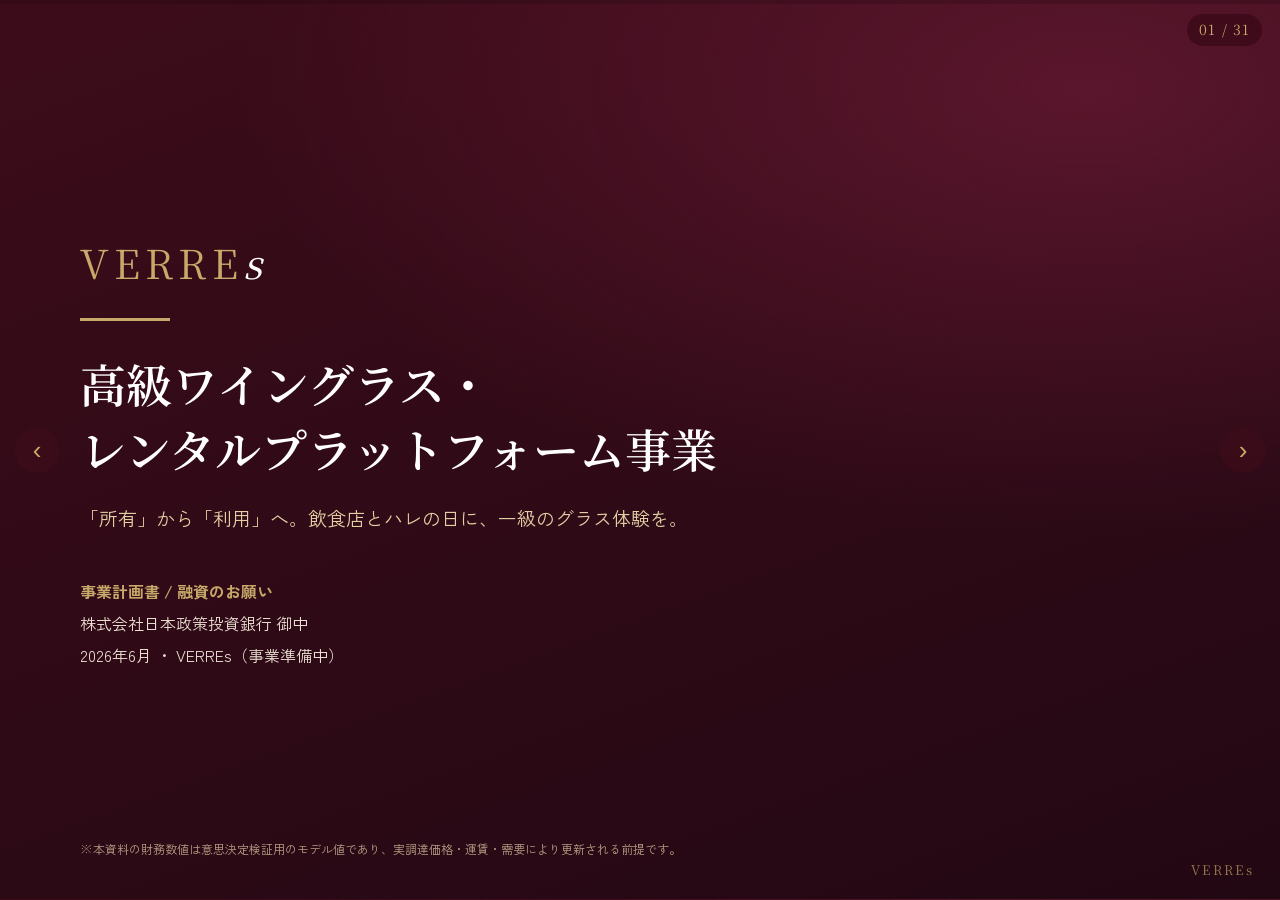
==== wine_glass_rental/deck/index.html @ ed417a54 "DBJ向け融資プレゼン資料（全31スライド）を追加 - deck/index.html: 日本政策投資銀行向け事業計画プレゼン（HTMLスライド、   キーボード操作・PDF印刷対応）。エグゼクティブ" ====
<!DOCTYPE html>
<html lang="ja">
<head>
<meta charset="UTF-8" />
<meta name="viewport" content="width=device-width, initial-scale=1.0" />
<title>VERREs｜事業計画書（株式会社日本政策投資銀行 御中）</title>
<link rel="preconnect" href="https://fonts.googleapis.com" />
<link rel="preconnect" href="https://fonts.gstatic.com" crossorigin />
<link href="https://fonts.googleapis.com/css2?family=Cormorant+Garamond:wght@500;600&family=Noto+Serif+JP:wght@400;500;600;700&family=Zen+Kaku+Gothic+New:wght@400;500;700;900&display=swap" rel="stylesheet" />
<link rel="stylesheet" href="deck.css" />
</head>
<body>
<div class="progress"><div class="progress-bar" id="bar"></div></div>
<div class="counter" id="counter">01 / 31</div>
<div class="hint" id="hint">← → / Space で移動 ・ F で全画面 ・ P で印刷(PDF)</div>

<main id="deck">

<!-- 01 TITLE -->
<section class="slide title-slide" data-title="表紙">
  <div class="title-mark">VERRE<span>s</span></div>
  <div class="title-rule"></div>
  <h1>高級ワイングラス・<br>レンタルプラットフォーム事業</h1>
  <p class="title-sub">「所有」から「利用」へ。飲食店とハレの日に、一級のグラス体験を。</p>
  <div class="title-meta">
    <p><b>事業計画書 / 融資のお願い</b></p>
    <p>株式会社日本政策投資銀行 御中</p>
    <p>2026年6月 ・ VERREs（事業準備中）</p>
  </div>
  <p class="title-foot">※本資料の財務数値は意思決定検証用のモデル値であり、実調達価格・運賃・需要により更新される前提です。</p>
</section>

<!-- 02 EXEC SUMMARY -->
<section class="slide" data-title="エグゼクティブサマリー">
  <h2><span class="kicker">01</span>エグゼクティブサマリー</h2>
  <div class="two-col">
    <div>
      <h3>事業の骨子</h3>
      <ul class="bullets">
        <li>持込可（BYO）飲食店・ホームパーティ向けに、<b>ロブマイヤー／リーデル／ザルト</b>等の高級グラスを<b>専用リユース梱包で往復配送</b>するレンタル事業。</li>
        <li><b>洗浄不要・破損補償込み</b>。「割れたらどうしよう」という最大の購買障壁を構造的に除去。</li>
        <li>飲食店は<b>在庫リスクゼロで一級のグラス</b>を提供でき、家庭は揃えられない品種別グラスを必要な時だけ利用。</li>
      </ul>
    </div>
    <div>
      <h3>数字でみる要点（モデル）</h3>
      <div class="stat-grid">
        <div class="stat"><span class="stat-num">¥30M</span><span class="stat-lab">融資申込額（3年成長計画）</span></div>
        <div class="stat"><span class="stat-num">50%</span><span class="stat-lab">貢献利益率（変動費控除後）</span></div>
        <div class="stat"><span class="stat-num">4期目</span><span class="stat-lab">営業黒字転換</span></div>
        <div class="stat"><span class="stat-num">¥76.5M</span><span class="stat-lab">5期目 売上計画</span></div>
        <div class="stat"><span class="stat-num">1.6x</span><span class="stat-lab">5期目 DSCR（償還余力）</span></div>
        <div class="stat"><span class="stat-num">★政策性</span><span class="stat-lab">循環型・地域飲食・文化継承</span></div>
      </div>
    </div>
  </div>
  <p class="takeaway">在庫が資産として残る<b>資産性の高いビジネス</b>。撤退耐性が高く、担保性も一定確保。鍵は「稼働率」と「破損率管理」。</p>
</section>

<!-- 03 PROBLEM -->
<section class="slide" data-title="課題">
  <h2><span class="kicker">02</span>解くべき課題 ― 高級グラスは「持てない」</h2>
  <div class="card-row">
    <div class="pcard"><span class="pno">01</span><h3>洗うのが面倒</h3><p>繊細で背が高く、手洗い・拭き上げ・収納が重荷。割る不安と隣り合わせ。</p></div>
    <div class="pcard"><span class="pno">02</span><h3>数が揃わない</h3><p>同一品種別グラスを6〜12脚。家庭・小規模店では非現実的な初期投資。</p></div>
    <div class="pcard"><span class="pno">03</span><h3>割れたら高い</h3><p>1脚 数千〜数万円。ロブマイヤーは2〜4万円/脚。破損前提で揃えられない。</p></div>
    <div class="pcard"><span class="pno">04</span><h3>在庫を持てない</h3><p>飲食店は破損・洗浄・保管コストが重く、高級グラス常備は採算が合わない。</p></div>
  </div>
  <div class="callout">
    <p><b>市場の空白：</b>「一級のグラスで飲みたい」需要は強いのに、<b>所有のハードルが高すぎて供給されていない</b>。
    汎用の食器レンタルは存在するが、品種別・ブランド別の高級グラスを<b>専門に扱う事業者は不在</b>。</p>
  </div>
</section>

<!-- 04 SOLUTION -->
<section class="slide" data-title="ソリューション">
  <h2><span class="kicker">03</span>ソリューション ― 届く・使う・そのまま返す</h2>
  <div class="flow-row">
    <div class="fstep"><span class="fnum">1</span><h3>選んで予約</h3><p>品種・銘柄・脚数・利用日をWebで選択し決済。</p></div>
    <div class="farrow">→</div>
    <div class="fstep"><span class="fnum">2</span><h3>前日にお届け</h3><p>脚ごとに固定する専用ハードケース（モールドフォーム）で配送。</p></div>
    <div class="farrow">→</div>
    <div class="fstep"><span class="fnum">3</span><h3>洗わず返送</h3><p>利用後はそのままケースへ。同梱伝票で返送するだけ。</p></div>
    <div class="farrow">→</div>
    <div class="fstep"><span class="fnum">4</span><h3>専門再生</h3><p>当社で洗浄・検品・ポリッシュ。破損も補償内包で吸収。</p></div>
  </div>
  <div class="two-col mt">
    <div class="mini-card"><h4>提供価値（顧客）</h4><ul class="bullets sm"><li>所有不要・洗浄不要・破損補償込み・収納不要</li><li>必要な時に、必要な脚数だけ、一級のグラス</li></ul></div>
    <div class="mini-card"><h4>提供価値（飲食店B2B）</h4><ul class="bullets sm"><li>在庫リスクゼロでザルト/ロブマイヤーを提供</li><li>開業初期投資の圧縮・破損コストの平準化</li></ul></div>
  </div>
</section>

<!-- 05 WHY NOW -->
<section class="slide" data-title="Why Now">
  <h2><span class="kicker">04</span>なぜ今か（Why Now）</h2>
  <div class="why-grid">
    <div class="why"><h3>① BYO文化の浸透</h3><p>持込可・抜栓料（コルケージ）対応の飲食店が増加。ワイン会・ホームパーティ需要も定着し、「良いグラスで飲みたい」体験志向が拡大。</p></div>
    <div class="why"><h3>② シェアリングの一般化</h3><p>サブスク・レンタル・リユースへの心理的抵抗が低下。「使ったら返す」体験が当たり前に。</p></div>
    <div class="why"><h3>③ サステナビリティ要請</h3><p>使い捨てから循環型へ。リユース容器・長寿命資産の活用が社会的に評価される潮流。</p></div>
    <div class="why"><h3>④ EC・物流の成熟</h3><p>緩衝設計・宅配網・予約SaaSが安価に。少資本でも全国規模のオペレーションが可能に。</p></div>
  </div>
  <p class="takeaway">「需要は顕在・供給は空白・実行インフラは成熟」― 参入の好機。</p>
</section>

<!-- 06 MARKET TAM/SAM/SOM -->
<section class="slide" data-title="市場規模">
  <h2><span class="kicker">05</span>市場規模（TAM / SAM / SOM）</h2>
  <div class="two-col">
    <div>
      <svg viewBox="0 0 360 300" class="funnel">
        <polygon points="20,20 340,20 280,110 80,110" class="tam"/>
        <polygon points="80,120 280,120 235,205 125,205" class="sam"/>
        <polygon points="125,215 235,215 205,290 155,290" class="som"/>
        <text x="180" y="70" class="ftxt">TAM</text>
        <text x="180" y="170" class="ftxt">SAM</text>
        <text x="180" y="258" class="ftxt sm">SOM</text>
      </svg>
    </div>
    <div>
      <table class="tbl">
        <tr><th>区分</th><th>定義</th><th>規模(年/モデル)</th></tr>
        <tr><td><b>TAM</b></td><td>国内の外食グラス＋宴会・イベント・ハレの日の器需要の一部</td><td class="num">~¥300億</td></tr>
        <tr><td><b>SAM</b></td><td>BYO/ワイン業態・ケータリング・ワイン会・撮影/PRの高級グラス需要</td><td class="num">~¥40億</td></tr>
        <tr><td><b>SOM</b><br>(3年目標)</td><td>当社が現実的に獲得しうる首都圏＋主要都市シェア</td><td class="num">~¥3〜5億</td></tr>
      </table>
      <p class="note">※公開統計が薄い領域のため、外食店舗数・BYO比率・客単価・グラス更新サイクルからの積上げ推計。Appendixに前提を記載。当社5期目計画 ¥76.5M はSOMの約15〜20%に相当し、保守的。</p>
    </div>
  </div>
</section>

<!-- 07 SEGMENTS -->
<section class="slide" data-title="ターゲット">
  <h2><span class="kicker">06</span>ターゲットセグメント</h2>
  <table class="tbl full">
    <tr><th>セグメント</th><th>主ニーズ</th><th>単価感度</th><th>リピート</th><th>優先度</th></tr>
    <tr><td>BYO/持込可レストラン</td><td>高級グラス常備の代替・破損/洗浄回避</td><td>中</td><td>高（定期）</td><td><span class="pri h">最優先</span></td></tr>
    <tr><td>ケータリング/イベント会社</td><td>大量・短期・搬入搬出の簡略化</td><td>低</td><td>高</td><td><span class="pri h">最優先</span></td></tr>
    <tr><td>ワインバー/開業初期店</td><td>開業初期投資の圧縮</td><td>中</td><td>中</td><td><span class="pri m">高</span></td></tr>
    <tr><td>ホームパーティ/ワイン会</td><td>揃えられない・洗いたくない・割りたくない</td><td>高</td><td>中</td><td><span class="pri m">高</span></td></tr>
    <tr><td>企業/ブランドPR・撮影</td><td>一級品を一度だけ大量に</td><td>低</td><td>低</td><td><span class="pri l">機会</span></td></tr>
    <tr><td>結婚式・記念日</td><td>特別感・後片付け不要</td><td>低</td><td>低</td><td><span class="pri l">機会</span></td></tr>
  </table>
  <p class="takeaway">収益の柱は<b>B2B定期契約（飲食店・ケータリング）</b>。稼働率と売上予測可能性を高め、C向けはブランド認知と口コミの装置と位置づける。</p>
</section>

<!-- 08 COMPETITION -->
<section class="slide" data-title="競合・差別化">
  <h2><span class="kicker">07</span>競合・代替とポジショニング</h2>
  <div class="two-col">
    <div>
      <svg viewBox="0 0 320 300" class="posmap">
        <line x1="40" y1="270" x2="300" y2="270" class="axis"/>
        <line x1="40" y1="270" x2="40" y2="20" class="axis"/>
        <text x="300" y="290" class="axl" text-anchor="end">専門性・品質 高 →</text>
        <text x="30" y="30" class="axl" transform="rotate(-90 30,30)" >サービス手厚さ 高 →</text>
        <circle cx="90" cy="220" r="22" class="dot gray"/><text x="90" y="224" class="dotl">汎用<tspan x="90" dy="13">食器レンタル</tspan></text>
        <circle cx="120" cy="120" r="20" class="dot gray"/><text x="120" y="124" class="dotl">購入<tspan x="120" dy="13">(自前保有)</tspan></text>
        <circle cx="250" cy="70" r="30" class="dot gold"/><text x="250" y="70" class="dotl b">VERREs</text>
      </svg>
    </div>
    <div>
      <table class="tbl">
        <tr><th>選択肢</th><th>当社の優位</th></tr>
        <tr><td>汎用食器レンタル</td><td>品種別・ブランド別の高級グラスを専門に扱う／補償内包／専用梱包</td></tr>
        <tr><td>購入(自前保有)</td><td>初期費用・破損・収納・洗浄のTCOで優位／必要量を必要な時だけ</td></tr>
        <tr><td>汎用グラスで妥協</td><td>体験価値（香り・味わい・ハレ感）で訴求</td></tr>
      </table>
      <h4 class="mt">参入障壁（堀）</h4>
      <ul class="bullets sm">
        <li>在庫資金 ＋ <b>破損率を抑える運用ノウハウ</b></li>
        <li>専用モールドケースの設計知見</li>
        <li>飲食店ネットワーク・ブランド信頼の先行者優位</li>
      </ul>
    </div>
  </div>
</section>

<!-- 09 BUSINESS MODEL -->
<section class="slide" data-title="ビジネスモデル">
  <h2><span class="kicker">08</span>ビジネスモデル（収益構造）</h2>
  <div class="bm-grid">
    <div class="bm"><h4>① 都度レンタル（C/B2B）</h4><p>レンタル料（脚×回）＋往復配送。標準利用3〜4日。</p></div>
    <div class="bm"><h4>② B2B月額定額</h4><p>飲食店向け。月額で脚数/回数を確保。<b>稼働率と予測可能性を底上げ</b>。</p></div>
    <div class="bm"><h4>③ スポット大口</h4><p>イベント・撮影・PR。高単価・低頻度の上乗せ収益。</p></div>
    <div class="bm"><h4>④ 付帯収益(将来)</h4><p>ブランドコラボ、グラス選定コンサル、ギフト/サブスク。</p></div>
  </div>
  <div class="callout mt">
    <p><b>収益の質：</b>同一在庫を<b>年複数回転</b>させることで、1脚あたりの累積レンタル料が仕入額を上回る「資産回収型」モデル。
    回転率（稼働率）が利益を決定づける。B2B定額で<b>解約率を抑え、需要を平準化</b>。</p>
  </div>
</section>

<!-- 10 PRICING -->
<section class="slide" data-title="価格設計">
  <h2><span class="kicker">09</span>価格設計</h2>
  <table class="tbl full">
    <tr><th>ティア</th><th>代表ブランド</th><th>仕入/脚</th><th>レンタル/脚・回</th><th>6脚セット例</th><th>想定回転/年</th></tr>
    <tr><td><b>Standard</b></td><td>リーデル ヴィノム 品種別</td><td class="num">¥4,000</td><td class="num">¥500</td><td class="num">¥3,000</td><td class="num">12〜18</td></tr>
    <tr><td><b>Premium</b></td><td>ザルト デンクアート</td><td class="num">¥10,000</td><td class="num">¥1,100</td><td class="num">¥6,600</td><td class="num">10〜15</td></tr>
    <tr><td><b>Ultra</b></td><td>ロブマイヤー 等 手吹き</td><td class="num">¥25,000</td><td class="num">¥2,800</td><td class="num">¥11,200(4脚)</td><td class="num">6〜10</td></tr>
  </table>
  <div class="two-col mt">
    <ul class="bullets sm">
      <li>往復配送：実費 ~¥2,000／顧客請求 ¥2,500（首都圏目安）</li>
      <li>最低利用金額 ¥5,000（小口赤字防止）</li>
    </ul>
    <ul class="bullets sm">
      <li>B2B定額：例 月¥30,000で○脚まで（回数定額）</li>
      <li>1脚あたり累積レンタル料が<b>1〜2年で仕入額を回収</b></li>
    </ul>
  </div>
</section>

<!-- 11 UNIT ECONOMICS -->
<section class="slide" data-title="ユニットエコノミクス">
  <h2><span class="kicker">10</span>ユニットエコノミクス（Premium 6脚・1回）</h2>
  <div class="two-col">
    <table class="tbl">
      <tr><th>項目</th><th>金額</th></tr>
      <tr><td>売上（レンタル¥6,600＋配送¥2,500）</td><td class="num pos">¥9,100</td></tr>
      <tr><td>配送実費（往復）</td><td class="num neg">-¥2,000</td></tr>
      <tr><td>洗浄・検品・梱包 人件（30分@¥2,000/h）</td><td class="num neg">-¥1,000</td></tr>
      <tr><td>破損引当（¥10,000×1.5%×6脚）</td><td class="num neg">-¥900</td></tr>
      <tr><td>消耗品（緩衝材・洗剤・伝票）</td><td class="num neg">-¥300</td></tr>
      <tr><td>決済手数料（3.6%）</td><td class="num neg">-¥330</td></tr>
      <tr class="total"><td><b>貢献利益</b></td><td class="num pos"><b>¥4,570（粗利率≈50%）</b></td></tr>
    </table>
    <div>
      <h4>含意</h4>
      <ul class="bullets">
        <li>1回の貸出で<b>約¥4,500</b>の貢献利益＝固定費回収の原資。</li>
        <li>固定費（役員報酬込・初期）¥510k/月 ÷ ¥4,000 ≒ <b>月128回でBEP</b>（1日4〜5件）。</li>
        <li>破損率を1.5%→0.8%に抑えると貢献利益は<b>約¥430/回 改善</b>。</li>
        <li><b>専用梱包＝破損率管理がそのまま利益</b>に直結する。</li>
      </ul>
    </div>
  </div>
</section>

<!-- 12 OPERATIONS -->
<section class="slide" data-title="オペレーション">
  <h2><span class="kicker">11</span>オペレーション / サプライチェーン</h2>
  <div class="ops-row">
    <div class="ops"><h4>調達</h4><p>正規代理店・インポーターから仕入。主要品番は予備在庫20%を常備。</p></div>
    <div class="ops"><h4>保管</h4><p>小型倉庫/作業場。品番・脚数を在庫管理システムで一元管理。</p></div>
    <div class="ops"><h4>配送</h4><p>専用ハードケース＋宅配網。地域別運賃テーブル。近郊は自社便も検討。</p></div>
    <div class="ops"><h4>再生</h4><p>業務用グラスウォッシャー→軟水すすぎ→手ポリッシュ→検品ログ。</p></div>
    <div class="ops"><h4>品質保証</h4><p>1脚ごとに検品・記録。衛生工程を可視化し信頼を担保。</p></div>
  </div>
  <div class="callout mt">
    <p><b>スケール設計：</b>需要連動で在庫を段階増資。拠点は首都圏（1期）→関西/中部（3〜4期）へ。
    洗浄は当初内製、件数増で<b>準委託/パート化</b>し固定費を変動費化。</p>
  </div>
</section>

<!-- 13 MOAT / PACKAGING -->
<section class="slide" data-title="コア技術・堀">
  <h2><span class="kicker">12</span>コア技術 ― 専用梱包が利益を作る</h2>
  <div class="two-col">
    <div>
      <h3>なぜ梱包が決定的か</h3>
      <ul class="bullets">
        <li>高級グラスの破損はユニットエコノミクスを直撃。<b>破損率1%の差で粗利率が数pt動く</b>。</li>
        <li>脚ごとに固定するモールドフォーム＋ハードケースで<b>破損率を1桁低減</b>。</li>
        <li>ケースは<b>耐久200回転以上</b>を想定し資産計上・減価。1回転あたりのケースコストは僅少。</li>
        <li>「洗わず同梱返送」というUXも、この容器設計があって初めて成立。</li>
      </ul>
    </div>
    <div>
      <div class="metric-box">
        <h4>破損率が利益に与える影響（Premium 6脚/回）</h4>
        <table class="tbl">
          <tr><th>破損率</th><th>破損引当/回</th><th>貢献利益</th></tr>
          <tr><td>3.0%</td><td class="num">¥1,800</td><td class="num">¥3,670</td></tr>
          <tr><td>1.5%</td><td class="num">¥900</td><td class="num pos">¥4,570</td></tr>
          <tr><td>0.8%</td><td class="num">¥480</td><td class="num pos">¥4,990</td></tr>
        </table>
      </div>
    </div>
  </div>
</section>

<!-- 14 CAPEX -->
<section class="slide" data-title="初期投資">
  <h2><span class="kicker">13</span>初期投資（CAPEX・創業時）</h2>
  <div class="two-col">
    <table class="tbl">
      <tr><th>区分</th><th>内容</th><th>金額</th></tr>
      <tr><td>グラス在庫</td><td>Standard/Premium/Ultra 計170脚</td><td class="num">¥1,460,000</td></tr>
      <tr><td>破損予備在庫</td><td>主要品番 約20%</td><td class="num">¥300,000</td></tr>
      <tr><td>専用ハードケース</td><td>30set（モールド成形含む）</td><td class="num">¥240,000</td></tr>
      <tr><td>洗浄・乾燥設備</td><td>業務用ウォッシャー・軟水器等</td><td class="num">¥400,000</td></tr>
      <tr><td>撮影・ブランド・印刷</td><td>ロゴ・商品撮影・販促物</td><td class="num">¥200,000</td></tr>
      <tr><td>Web/予約・在庫システム</td><td>EC＋レンタル/在庫管理</td><td class="num">¥400,000</td></tr>
      <tr><td>初期マーケ</td><td>LP広告・営業ツール</td><td class="num">¥300,000</td></tr>
      <tr><td>その他</td><td>保険・保証金・開業諸費</td><td class="num">¥200,000</td></tr>
      <tr class="total"><td colspan="2"><b>合計</b></td><td class="num"><b>¥3,500,000</b></td></tr>
    </table>
    <div>
      <h4>ポイント</h4>
      <ul class="bullets">
        <li>投資の約半分が<b>在庫＝資産</b>。撤退時も残存価値があり、<b>担保性・回収可能性が高い</b>。</li>
        <li>小規模スタートなら在庫半減で<b>¥2.0M前後</b>から開始も可能。</li>
        <li>本融資（¥30M）は創業時CAPEXではなく、<b>3年間の成長加速</b>（在庫拡充・拠点・システム・運転資金）に充当。</li>
      </ul>
    </div>
  </div>
</section>

<!-- 15 RUNNING COST -->
<section class="slide" data-title="ランニングコスト">
  <h2><span class="kicker">14</span>ランニングコスト（初期フェーズ・月次）</h2>
  <div class="two-col">
    <table class="tbl">
      <tr><th>項目</th><th>金額/月</th></tr>
      <tr><td>作業場・倉庫（小型/自宅併用）</td><td class="num">¥0〜80,000</td></tr>
      <tr><td>システム/SaaS（EC・予約・会計）</td><td class="num">¥15,000</td></tr>
      <tr><td>保険（動産・賠償）</td><td class="num">¥12,000</td></tr>
      <tr><td>マーケ（広告・営業）</td><td class="num">¥50,000</td></tr>
      <tr><td>通信・雑費</td><td class="num">¥10,000</td></tr>
      <tr class="total"><td><b>固定費（実費・無給）</b></td><td class="num"><b>約¥150,000〜180,000</b></td></tr>
    </table>
    <div>
      <ul class="bullets">
        <li>洗浄・梱包の人件・配送・破損は<b>件数連動の変動費</b>としてユニットエコノミクスに内包。</li>
        <li>役員報酬 ¥350,000 を加えると固定費は<b>約¥510,000/月</b>。</li>
        <li>人員1名追加で <b>+¥250,000/人・月</b>。スケール時に段階投入。</li>
      </ul>
    </div>
  </div>
</section>

<!-- 16 P&L 5yr -->
<section class="slide" data-title="損益計画">
  <h2><span class="kicker">15</span>5ヶ年 損益計画（成長シナリオ）</h2>
  <table class="tbl full sm">
    <tr><th>（千円）</th><th>1期</th><th>2期</th><th>3期</th><th>4期</th><th>5期</th></tr>
    <tr><td>レンタル件数</td><td class="num">700</td><td class="num">1,800</td><td class="num">3,600</td><td class="num">6,000</td><td class="num">9,000</td></tr>
    <tr><td>売上高</td><td class="num">5,600</td><td class="num">14,400</td><td class="num">28,800</td><td class="num">51,000</td><td class="num">76,500</td></tr>
    <tr><td>変動費</td><td class="num">2,800</td><td class="num">7,200</td><td class="num">14,400</td><td class="num">25,500</td><td class="num">38,250</td></tr>
    <tr class="sub"><td>貢献利益（粗利）</td><td class="num">2,800</td><td class="num">7,200</td><td class="num">14,400</td><td class="num">25,500</td><td class="num">38,250</td></tr>
    <tr><td>固定費（人件・拠点・販促等）</td><td class="num">6,500</td><td class="num">9,000</td><td class="num">15,000</td><td class="num">24,000</td><td class="num">32,000</td></tr>
    <tr class="total"><td><b>営業利益</b></td><td class="num neg">-3,700</td><td class="num neg">-1,800</td><td class="num neg">-600</td><td class="num pos">1,500</td><td class="num pos">6,250</td></tr>
    <tr><td>営業利益率</td><td class="num">-66%</td><td class="num">-13%</td><td class="num">-2%</td><td class="num">3%</td><td class="num">8%</td></tr>
    <tr><td>減価償却(在庫・設備)*</td><td class="num">900</td><td class="num">2,000</td><td class="num">3,500</td><td class="num">5,000</td><td class="num">6,000</td></tr>
    <tr class="sub"><td>EBITDA</td><td class="num neg">-2,800</td><td class="num pos">200</td><td class="num pos">2,900</td><td class="num pos">6,500</td><td class="num pos">12,250</td></tr>
  </table>
  <p class="note">*グラス在庫は3〜4年で減価する想定（リユース資産）。<b>EBITDAは2期目に黒字化</b>、営業利益は4期目に黒字転換。貢献利益率は50%で一定保守設定。</p>
</section>

<!-- 17 CASHFLOW CHART -->
<section class="slide" data-title="キャッシュフロー">
  <h2><span class="kicker">16</span>累積キャッシュフロー（融資実行後）</h2>
  <div class="chart-wrap">
    <svg viewBox="0 0 720 320" class="cfchart">
      <!-- axes -->
      <line x1="60" y1="20" x2="60" y2="260" class="axis"/>
      <line x1="60" y1="180" x2="700" y2="180" class="zero"/>
      <text x="50" y="184" class="axl r">0</text>
      <text x="50" y="60" class="axl r">+20M</text>
      <text x="50" y="270" class="axl r">-20M</text>
      <!-- bars: cumulative cash incl loan 30M at Y0 -->
      <!-- values(M): Y0 +26.5(30 loan -3.5 capex) Y1 +18 Y2 +14 Y3 +12.5 Y4 +13 Y5 +18 -->
      <g class="cfbars">
        <rect x="80"  y="65"  width="70" height="115" class="bar gold"/>
        <rect x="180" y="95"  width="70" height="85"  class="bar gold"/>
        <rect x="280" y="110" width="70" height="70"  class="bar gold"/>
        <rect x="380" y="118" width="70" height="62"  class="bar gold"/>
        <rect x="480" y="115" width="70" height="65"  class="bar gold"/>
        <rect x="580" y="92"  width="70" height="88"  class="bar gold"/>
      </g>
      <g class="cflbl">
        <text x="115" y="58">26.5</text><text x="215" y="88">18.0</text><text x="315" y="103">14.0</text>
        <text x="415" y="111">12.5</text><text x="515" y="108">13.0</text><text x="615" y="85">18.0</text>
      </g>
      <g class="cfx">
        <text x="115" y="278">実行時</text><text x="215" y="278">1期末</text><text x="315" y="278">2期末</text>
        <text x="415" y="278">3期末</text><text x="515" y="278">4期末</text><text x="615" y="278">5期末</text>
      </g>
    </svg>
  </div>
  <div class="two-col">
    <p class="note"><b>谷は3期末（手元現金 約¥12.5M）</b>。融資¥30Mにより資金ショートを回避し、4期目以降の営業CF黒字化で回復。手元流動性は全期間プラスを維持。</p>
    <p class="note">無融資・自己資金のみの場合、最大資金需要の谷は<b>約-¥10M</b>（前回分析）。本計画はそれを上回るバッファを確保した上で<b>成長を前倒し</b>する設計。</p>
  </div>
</section>

<!-- 18 BEP -->
<section class="slide" data-title="損益分岐点">
  <h2><span class="kicker">17</span>損益分岐点（BEP）</h2>
  <div class="two-col">
    <div>
      <svg viewBox="0 0 360 280" class="bepchart">
        <line x1="40" y1="20" x2="40" y2="240" class="axis"/>
        <line x1="40" y1="240" x2="340" y2="240" class="axis"/>
        <!-- fixed cost line -->
        <line x1="40" y1="150" x2="340" y2="150" class="fixed"/>
        <text x="300" y="143" class="axl">固定費</text>
        <!-- total cost line -->
        <line x1="40" y1="150" x2="340" y2="95" class="tcost"/>
        <text x="300" y="88" class="axl">総費用</text>
        <!-- revenue line -->
        <line x1="40" y1="240" x2="340" y2="40" class="rev"/>
        <text x="305" y="40" class="axl">売上</text>
        <!-- BEP point -->
        <circle cx="205" cy="118" r="5" class="bep"/>
        <line x1="205" y1="118" x2="205" y2="240" class="bepline"/>
        <text x="205" y="258" class="axl c">BEP</text>
      </svg>
    </div>
    <div>
      <table class="tbl">
        <tr><th>条件</th><th>月次BEP</th></tr>
        <tr><td>実費のみ（創業者無給）</td><td class="num">約40件/月</td></tr>
        <tr><td>役員報酬¥350k込</td><td class="num pos">約128件/月</td></tr>
        <tr><td>＝1日あたり</td><td class="num">約4〜5件</td></tr>
      </table>
      <ul class="bullets mt">
        <li>貢献利益/回 ≈ ¥4,000（ティアミックス平均・保守）。</li>
        <li>BYO店の<b>定期契約を数十店</b>積み上げれば到達可能な水準。</li>
        <li>価格よりも<b>稼働率（回転数）</b>がBEP到達を左右。</li>
      </ul>
    </div>
  </div>
</section>

<!-- 19 SENSITIVITY -->
<section class="slide" data-title="感応度分析">
  <h2><span class="kicker">18</span>感応度・シナリオ分析</h2>
  <table class="tbl full">
    <tr><th>変数</th><th>悲観</th><th>標準</th><th>楽観</th><th>5期 営業利益への影響</th></tr>
    <tr><td>需要成長（件数）</td><td>-30%</td><td>基準</td><td>+30%</td><td>5期OP ¥-5M 〜 ¥6.25M 〜 ¥17M</td></tr>
    <tr><td>貢献利益率</td><td>40%</td><td>50%</td><td>58%</td><td>粗利が±¥6〜7M/年 変動</td></tr>
    <tr><td>破損率</td><td>3.0%</td><td>1.5%</td><td>0.8%</td><td>粗利率 ±2〜3pt</td></tr>
    <tr><td>役員報酬（初期抑制）</td><td>¥350k</td><td>¥250k</td><td>¥150k</td><td>累積資金需要の谷を±¥3〜5M改善</td></tr>
    <tr><td>配送実費</td><td>+25%</td><td>基準</td><td>-15%</td><td>貢献利益/回 ±¥300〜500</td></tr>
  </table>
  <div class="three-scn mt">
    <div class="scn neg"><h4>悲観</h4><p>成長鈍化・破損率高止まり。5期も営業赤字圏。<b>追加運転資金 or 在庫投資抑制</b>で対応。</p></div>
    <div class="scn mid"><h4>標準</h4><p>4期黒字転換・5期OP ¥6.25M。<b>DSCR 1.0超</b>で計画通り償還。</p></div>
    <div class="scn pos"><h4>楽観</h4><p>B2B定額が伸長。5期OP ¥17M超、<b>多拠点/FC展開を前倒し</b>。</p></div>
  </div>
  <p class="takeaway">黒字化の支配変数は<b>①需要成長（B2B定期獲得）②破損率 ③初期人件費</b>。価格は二次的。</p>
</section>

<!-- 20 FUNDING REQUEST -->
<section class="slide" data-title="資金調達計画">
  <h2><span class="kicker">19</span>資金調達計画 ― 融資のお願い</h2>
  <div class="two-col">
    <div>
      <div class="ask-box">
        <p class="ask-lab">融資申込額</p>
        <p class="ask-num">¥30,000,000</p>
        <table class="tbl mini">
          <tr><td>資金使途</td><td>3年成長計画（拡充・拠点・運転）</td></tr>
          <tr><td>希望期間</td><td>7年（うち据置1年）</td></tr>
          <tr><td>想定金利</td><td>固定（条件はご相談）</td></tr>
          <tr><td>保全</td><td>在庫(動産)・経営者保証/代替手段は協議</td></tr>
        </table>
      </div>
    </div>
    <div>
      <h4>資金調達の全体像</h4>
      <table class="tbl">
        <tr><th>調達源</th><th>金額</th><th>性格</th></tr>
        <tr><td>自己資金</td><td class="num">¥5,000,000</td><td>創業時CAPEX中心</td></tr>
        <tr><td><b>DBJ融資（本件）</b></td><td class="num pos"><b>¥30,000,000</b></td><td>成長資金</td></tr>
        <tr><td>補助金/制度（任意）</td><td class="num">¥2,000,000</td><td>設備/IT補助等</td></tr>
        <tr class="total"><td><b>合計</b></td><td class="num"><b>¥37,000,000</b></td><td>―</td></tr>
      </table>
      <p class="note">自己資本比率・デットの返済原資（EBITDA）を踏まえ、過剰レバレッジを避けた調達構成。エクイティ併用も選択肢。</p>
    </div>
  </div>
</section>

<!-- 21 USE OF FUNDS -->
<section class="slide" data-title="資金使途">
  <h2><span class="kicker">20</span>資金使途（¥30,000,000）</h2>
  <div class="two-col">
    <table class="tbl">
      <tr><th>使途</th><th>金額</th><th>狙い</th></tr>
      <tr><td>グラス在庫拡充</td><td class="num">¥14,000,000</td><td>稼働率向上・大口/B2B対応</td></tr>
      <tr><td>第2拠点・洗浄/物流設備</td><td class="num">¥6,000,000</td><td>関西/中部展開の基盤</td></tr>
      <tr><td>システム（予約/在庫/B2B）</td><td class="num">¥4,000,000</td><td>運用自動化・解約率低減</td></tr>
      <tr><td>マーケ・B2B営業</td><td class="num">¥3,000,000</td><td>定期契約の獲得加速</td></tr>
      <tr><td>運転資金</td><td class="num">¥3,000,000</td><td>赤字期間のバッファ</td></tr>
      <tr class="total"><td><b>合計</b></td><td class="num"><b>¥30,000,000</b></td><td></td></tr>
    </table>
    <div>
      <svg viewBox="0 0 240 240" class="donut">
        <circle cx="120" cy="120" r="80" class="dbg"/>
        <!-- segments via stroke-dasharray; circumference=502.4 -->
        <circle cx="120" cy="120" r="80" class="seg s1" transform="rotate(-90 120 120)"/>
        <circle cx="120" cy="120" r="80" class="seg s2" transform="rotate(-90 120 120)"/>
        <circle cx="120" cy="120" r="80" class="seg s3" transform="rotate(-90 120 120)"/>
        <circle cx="120" cy="120" r="80" class="seg s4" transform="rotate(-90 120 120)"/>
        <circle cx="120" cy="120" r="80" class="seg s5" transform="rotate(-90 120 120)"/>
        <text x="120" y="116" class="dctr">¥30M</text>
        <text x="120" y="138" class="dctr sm">使途内訳</text>
      </svg>
      <div class="legend">
        <span><i class="l1"></i>在庫47%</span><span><i class="l2"></i>拠点20%</span>
        <span><i class="l3"></i>システム13%</span><span><i class="l4"></i>営業10%</span><span><i class="l5"></i>運転10%</span>
      </div>
    </div>
  </div>
</section>

<!-- 22 REPAYMENT -->
<section class="slide" data-title="返済計画">
  <h2><span class="kicker">21</span>返済計画・償還能力（DSCR）</h2>
  <table class="tbl full sm">
    <tr><th>（千円）</th><th>1期(据置)</th><th>2期</th><th>3期</th><th>4期</th><th>5期</th></tr>
    <tr><td>EBITDA（≒返済原資）</td><td class="num neg">-2,800</td><td class="num">200</td><td class="num">2,900</td><td class="num pos">6,500</td><td class="num pos">12,250</td></tr>
    <tr><td>年間元金返済（6年均等/据置後）</td><td class="num">0</td><td class="num">5,000</td><td class="num">5,000</td><td class="num">5,000</td><td class="num">5,000</td></tr>
    <tr><td>支払利息（概算）</td><td class="num">600</td><td class="num">500</td><td class="num">400</td><td class="num">300</td><td class="num">200</td></tr>
    <tr><td>元利合計</td><td class="num">600</td><td class="num">5,500</td><td class="num">5,400</td><td class="num">5,300</td><td class="num">5,200</td></tr>
    <tr class="total"><td><b>DSCR（EBITDA/元利）</b></td><td class="num">―</td><td class="num neg">0.04</td><td class="num">0.54</td><td class="num pos">1.23</td><td class="num pos">2.36</td></tr>
  </table>
  <div class="two-col mt">
    <p class="note"><b>据置1年</b>で立上げ期の資金繰りを保護。<b>4期目にDSCR 1.0超</b>、5期で2.3超と償還余力が拡大。
    2〜3期の不足分は運転資金バッファ（手元現金 ¥12M超）と自己資金で吸収。</p>
    <p class="note">保全：在庫（動産）に一定の担保価値。撤退時もブランド品グラスは中古/卸で換価可能。
    据置期間・元金返済額・金利は<b>キャッシュフローに合わせて柔軟に設計</b>したく、ご相談させてください。</p>
  </div>
</section>

<!-- 23 POLICY / ESG -->
<section class="slide" data-title="政策的意義・ESG">
  <h2><span class="kicker">22</span>政策的意義・社会的意義（DBJ視点）</h2>
  <div class="esg-grid">
    <div class="esg env"><h3>循環型経済 (E)</h3><p>使い捨て食器・梱包からの転換。<b>長寿命資産の共同利用</b>とリユース容器で、廃棄を抑制。ワイングラスの「シェア」は資源効率を高める。</p></div>
    <div class="esg soc"><h3>地域飲食業の支援 (S)</h3><p>BYO店・個人店が<b>在庫リスクなく高付加価値サービス</b>を提供可能に。開業初期投資を圧縮し、新規開業・地域の食文化を後押し。</p></div>
    <div class="esg cul"><h3>文化・工芸の継承</h3><p>ロブマイヤー等<b>職人技のクリスタル文化</b>に触れる機会を一般化。インポーター/メーカーとの取引で需要の裾野を拡大。</p></div>
    <div class="esg gov"><h3>新産業・雇用 (G)</h3><p>「高級器のシェアリング」という<b>新市場の創出</b>。多拠点化で地域雇用を生み、運用ノウハウを産業として確立。</p></div>
  </div>
  <p class="takeaway">単なる物販ではなく<b>「所有から利用へ」の構造転換</b>を地域経済・循環型社会の文脈で推進。DBJの政策金融の趣旨に合致。</p>
</section>

<!-- 24 RISK -->
<section class="slide" data-title="リスク分析">
  <h2><span class="kicker">23</span>リスク分析と対策</h2>
  <table class="tbl full">
    <tr><th>リスク</th><th>影響</th><th>対策</th></tr>
    <tr><td>破損率の上振れ</td><td>利益直撃</td><td>専用モールドケース・検品基準・取扱説明・補償の価格内包</td></tr>
    <tr><td>物流コスト/遅延</td><td>利益・信頼</td><td>地域別運賃テーブル・複数キャリア・近郊自社便・クール便不要設計</td></tr>
    <tr><td>季節変動（年末・春偏重）</td><td>CF変動</td><td>平日割引・撮影/法人需要・B2B定額で平準化</td></tr>
    <tr><td>稼働率低迷</td><td>在庫遊休</td><td>B2B定期を主軸・在庫は需要連動の段階増資</td></tr>
    <tr><td>衛生・信頼</td><td>致命的</td><td>洗浄工程の可視化・検品ログ・第三者基準の明示・賠償保険</td></tr>
    <tr><td>模倣・競合参入</td><td>競争激化</td><td>運用ノウハウ＋ブランド＋飲食店ネットワークの先行者優位</td></tr>
    <tr><td>景気後退（外食/嗜好品）</td><td>需要減</td><td>低価格Standard帯・家庭需要・ギフト/記念日で下支え</td></tr>
  </table>
  <p class="note">最重要リスクは<b>破損率と物流コスト</b>。いずれも「専用ケース設計」と「補償の価格内包」で<b>構造的に吸収</b>する設計。</p>
</section>

<!-- 25 TEAM -->
<section class="slide" data-title="経営体制">
  <h2><span class="kicker">24</span>経営体制・実行体制</h2>
  <div class="two-col">
    <div>
      <h3>体制（想定）</h3>
      <ul class="bullets">
        <li><b>代表</b>：事業統括・B2B営業・調達。</li>
        <li><b>オペレーション</b>：洗浄/検品/梱包（当初内製→件数増でパート化）。</li>
        <li><b>外部パートナー</b>：インポーター/正規代理店、物流、Web/システム、保険。</li>
      </ul>
      <h4 class="mt">採用計画</h4>
      <ul class="bullets sm">
        <li>3期：オペレーション1名（第2拠点準備）</li>
        <li>4〜5期：拠点運営・B2B営業の増員</li>
      </ul>
    </div>
    <div>
      <div class="callout">
        <p><b>実行の蓋然性：</b>初期は小資本（CAPEX ¥2〜3.5M）で<b>β運用→需要検証→段階増資</b>のステップを踏み、
        過大投資を避けながら<b>運用の型（特に破損率管理）</b>を確立してからスケールする。</p>
      </div>
      <p class="note mt">※ご提出時には代表の経歴・関連実績・初期顧客（BYO店）の引合い状況・試作ケースの破損率実測を添付予定。</p>
    </div>
  </div>
</section>

<!-- 26 ROADMAP -->
<section class="slide" data-title="成長戦略">
  <h2><span class="kicker">25</span>成長戦略・ロードマップ</h2>
  <div class="timeline">
    <div class="tl"><span class="tlph">Phase 1<br>0–12ヶ月</span><div class="tlbody"><h4>立上げ・検証</h4><p>小規模在庫・専用ケース試作・LP公開。近郊BYO店20件営業、β運用で破損率実測。</p></div></div>
    <div class="tl"><span class="tlph">Phase 2<br>12–24ヶ月</span><div class="tlbody"><h4>B2B定期の拡大</h4><p>定期契約10〜20店、口コミ醸成、ティア拡充、運賃最適化。EBITDA黒字化。</p></div></div>
    <div class="tl"><span class="tlph">Phase 3<br>24–48ヶ月</span><div class="tlbody"><h4>多拠点・スケール</h4><p>第2拠点（関西/中部）、人員増、法人/撮影需要開拓、サブスク導入。営業黒字転換。</p></div></div>
    <div class="tl"><span class="tlph">Phase 4<br>48ヶ月–</span><div class="tlbody"><h4>面展開・コラボ</h4><p>多拠点/FC、インポーター/メーカーとのコラボ、企業向け定額。全国カバレッジ。</p></div></div>
  </div>
</section>

<!-- 27 KPI -->
<section class="slide" data-title="KPI">
  <h2><span class="kicker">26</span>KPI・モニタリング指標</h2>
  <div class="kpi-grid">
    <div class="kpi"><span class="kn">稼働率</span><span class="kd">在庫回転数/月。利益の最重要ドライバ。</span></div>
    <div class="kpi"><span class="kn">破損率</span><span class="kd">脚・回あたり。目標 1.5%→0.8%。</span></div>
    <div class="kpi"><span class="kn">B2B定期契約数</span><span class="kd">売上の予測可能性と解約率。</span></div>
    <div class="kpi"><span class="kn">貢献利益/回</span><span class="kd">目標 ¥4,000以上を維持。</span></div>
    <div class="kpi"><span class="kn">CAC / LTV</span><span class="kd">獲得効率。LTV/CAC 3倍以上を目標。</span></div>
    <div class="kpi"><span class="kn">返却遅延率</span><span class="kd">在庫回転・顧客満足の先行指標。</span></div>
    <div class="kpi"><span class="kn">NPS / リピート率</span><span class="kd">体験品質と口コミ波及。</span></div>
    <div class="kpi"><span class="kn">手元流動性</span><span class="kd">月商比。安全水準を常時監視。</span></div>
  </div>
  <p class="takeaway">融資後は<b>四半期ごとに上記KPIと資金繰り実績</b>をご報告し、計画との差異と対応をご説明します。</p>
</section>

<!-- 28 EXIT / VISION -->
<section class="slide" data-title="将来像">
  <h2><span class="kicker">27</span>将来像・事業の発展性</h2>
  <div class="card-row">
    <div class="vcard"><h3>多拠点 / FC</h3><p>地域ハブを面展開。地場の飲食・イベント需要に近接し、配送コストと納期を圧縮。</p></div>
    <div class="vcard"><h3>ブランドコラボ</h3><p>インポーター/グラスメーカーとの共同企画。新作の体験機会＝メーカーの販促装置に。</p></div>
    <div class="vcard"><h3>企業/ホテル定額</h3><p>ホテル・式場・企業の宴席向け定額。安定収益とアップセル。</p></div>
    <div class="vcard"><h3>隣接カテゴリ</h3><p>日本酒/ウイスキー/カクテルグラス、酒器・什器へ横展開。同一オペで品揃え拡張。</p></div>
  </div>
  <p class="takeaway">「高級器のシェアリング基盤」へ。グラスを起点に、<b>器のサブスク/レンタル市場のプラットフォーマー</b>を目指す。</p>
</section>

<!-- 29 ASK / CLOSING -->
<section class="slide closing" data-title="お願い">
  <h2><span class="kicker">28</span>お願い（まとめ）</h2>
  <div class="closing-grid">
    <div class="cl"><span class="cln">¥30M</span><p>3年成長計画への融資をお願いします（7年・据置1年）。</p></div>
    <div class="cl"><span class="cln">資産型</span><p>在庫が資産として残り、担保性・回収可能性が高い事業構造。</p></div>
    <div class="cl"><span class="cln">DSCR>1</span><p>4期目に償還余力1.0超、5期で2.3超。据置で立上げを保護。</p></div>
    <div class="cl"><span class="cln">政策性</span><p>循環型経済・地域飲食支援・工芸文化の継承に資する。</p></div>
  </div>
  <p class="closing-msg">「所有から利用へ」。一級のグラス体験を、もっと多くの食卓とハレの日へ。<br>ご検討のほど、何卒よろしくお願い申し上げます。</p>
</section>

<!-- 30 APPENDIX assumptions -->
<section class="slide" data-title="付録・前提">
  <h2><span class="kicker">29</span>付録：主要前提条件</h2>
  <div class="two-col">
    <ul class="bullets sm">
      <li>平均売上/回：¥8,000（1〜3期）→¥8,500（4〜5期、ミックス改善）。</li>
      <li>貢献利益率：50%で一定（保守）。実態は破損率改善で上振れ余地。</li>
      <li>レンタル件数：1期700→5期9,000（年率は逓減的に設定）。</li>
      <li>固定費：人員・拠点の段階投入を反映（1期¥6.5M→5期¥32M）。</li>
      <li>減価償却：グラス在庫を3〜4年、設備を5年で償却。</li>
    </ul>
    <ul class="bullets sm">
      <li>融資：¥30M／7年／据置1年／元金6年均等／金利は概算。</li>
      <li>破損率：基準1.5%（脚・回）。専用ケースで0.8%を志向。</li>
      <li>配送：往復実費~¥2,000／請求¥2,500（首都圏目安）。</li>
      <li>市場規模：外食店舗数×BYO比率×客単価×更新サイクルの積上げ推計。</li>
      <li>すべて税抜・モデル値。実調達価格・運賃・需要で更新前提。</li>
    </ul>
  </div>
  <p class="note">本資料は意思決定検証のためのモデルであり、確定値ではありません。正式申込時には実測・見積・契約条件に基づき更新します。</p>
</section>

<!-- 31 GLOSSARY -->
<section class="slide" data-title="用語">
  <h2><span class="kicker">30</span>付録：用語・指標の定義</h2>
  <table class="tbl full sm">
    <tr><th>用語</th><th>定義</th></tr>
    <tr><td>貢献利益</td><td>売上−変動費（配送・洗浄人件・破損引当・消耗品・決済手数料）。固定費回収の原資。</td></tr>
    <tr><td>EBITDA</td><td>営業利益＋減価償却。実質的な現金創出力≒返済原資の近似。</td></tr>
    <tr><td>DSCR</td><td>債務償還余裕率＝EBITDA÷(元金返済＋支払利息)。1.0超で償還可能。</td></tr>
    <tr><td>BEP</td><td>損益分岐点。固定費÷貢献利益単価で算出する必要件数。</td></tr>
    <tr><td>TAM/SAM/SOM</td><td>全体市場／獲得可能市場／現実的獲得市場。</td></tr>
    <tr><td>稼働率（回転率）</td><td>在庫1脚が年間に貸し出される回数。利益の最重要ドライバ。</td></tr>
    <tr><td>BYO</td><td>Bring Your Own。ワイン等の持込可（コルケージ対応）の飲食店。</td></tr>
    <tr><td>CAC/LTV</td><td>顧客獲得単価／顧客生涯価値。LTV/CACで獲得効率を評価。</td></tr>
  </table>
</section>

</main>

<button class="nav prev" id="prev" aria-label="前へ">‹</button>
<button class="nav next" id="next" aria-label="次へ">›</button>

<script src="deck.js"></script>
</body>
</html>
---- wine_glass_rental/deck/deck.css ----
:root{
  --bordeaux:#5b1226; --bordeaux-deep:#3d0c1a; --wine:#7a1f3d;
  --gold:#c8a96a; --gold-soft:#e3cfa3; --cream:#faf6ef; --paper:#fff;
  --ink:#241a1d; --ink-soft:#5c4f52; --line:#e7dccb; --line2:#efe7d8;
  --pos:#2c7a4b; --neg:#b03a3a;
  --serif:"Noto Serif JP",serif; --sans:"Zen Kaku Gothic New",system-ui,sans-serif;
}
*{box-sizing:border-box;margin:0;padding:0}
html,body{height:100%}
body{font-family:var(--sans);color:var(--ink);background:#2a2024;line-height:1.7;-webkit-font-smoothing:antialiased}

/* deck = horizontal scroll-snap of full-viewport slides */
#deck{height:100vh;overflow-y:scroll;scroll-snap-type:y mandatory;scroll-behavior:smooth}
.slide{
  position:relative;min-height:100vh;scroll-snap-align:start;
  background:var(--cream);padding:54px 64px 64px;display:flex;flex-direction:column;
  border-bottom:1px solid rgba(0,0,0,.06);
}
.slide::after{content:"VERREs";position:absolute;right:26px;bottom:18px;font-family:var(--serif);
  color:var(--gold);opacity:.5;font-size:13px;letter-spacing:.18em}

/* headings */
h2{font-family:var(--serif);font-weight:600;font-size:30px;color:var(--bordeaux);
  border-bottom:2px solid var(--gold);padding-bottom:14px;margin-bottom:26px;display:flex;align-items:baseline;gap:16px}
.kicker{font-family:var(--serif);font-size:18px;color:#fff;background:var(--bordeaux);
  border-radius:8px;padding:2px 12px;letter-spacing:.05em}
h3{font-size:18px;color:var(--bordeaux);margin-bottom:12px}
h4{font-size:15px;color:var(--wine);margin-bottom:8px}

.mt{margin-top:20px}
ul.bullets{list-style:none;display:flex;flex-direction:column;gap:11px}
ul.bullets li{position:relative;padding-left:22px;font-size:15.5px;color:var(--ink)}
ul.bullets.sm li{font-size:14px;gap:8px}
ul.bullets li::before{content:"";position:absolute;left:2px;top:11px;width:8px;height:8px;
  background:var(--gold);transform:rotate(45deg)}
b{color:var(--bordeaux-deep)}

.two-col{display:grid;grid-template-columns:1fr 1fr;gap:36px;align-items:start}
.three-scn{display:grid;grid-template-columns:repeat(3,1fr);gap:16px}

/* takeaway / callout / note */
.takeaway{margin-top:auto;background:linear-gradient(135deg,var(--bordeaux),var(--wine));
  color:#fbf3e6;padding:16px 22px;border-radius:12px;font-size:15.5px}
.takeaway b{color:var(--gold-soft)}
.callout{background:#fff;border-left:5px solid var(--gold);border-radius:10px;
  padding:18px 22px;font-size:15px;box-shadow:0 6px 20px rgba(91,18,38,.06)}
.note{font-size:13px;color:var(--ink-soft);margin-top:12px;line-height:1.6}
.takeaway+.slide{}

/* title slide */
.title-slide{justify-content:center;align-items:flex-start;
  background:radial-gradient(120% 90% at 85% 10%,rgba(122,31,61,.55),transparent 55%),
   linear-gradient(160deg,var(--bordeaux-deep),#220813);color:#fff;padding:72px 80px}
.title-slide::after{color:var(--gold);opacity:.7}
.title-mark{font-family:var(--serif);font-size:40px;color:var(--gold);letter-spacing:.12em}
.title-mark span{color:#fff;font-style:italic}
.title-rule{width:90px;height:3px;background:var(--gold);margin:22px 0 30px}
.title-slide h1{font-family:var(--serif);font-weight:600;font-size:46px;line-height:1.4;color:#fff}
.title-sub{font-size:19px;color:var(--gold-soft);margin:22px 0 40px;max-width:760px}
.title-meta{font-size:16px;color:#ece0d3;line-height:2}
.title-meta b{color:var(--gold)}
.title-foot{position:absolute;bottom:40px;left:80px;right:80px;font-size:12px;color:#b59c83}

/* stat grid */
.stat-grid{display:grid;grid-template-columns:1fr 1fr;gap:12px}
.stat{background:#fff;border:1px solid var(--line);border-radius:10px;padding:12px 14px;text-align:center}
.stat-num{display:block;font-family:var(--serif);font-size:24px;font-weight:600;color:var(--bordeaux)}
.stat-lab{display:block;font-size:11.5px;color:var(--ink-soft);margin-top:2px}

/* problem cards */
.card-row{display:grid;grid-template-columns:repeat(4,1fr);gap:16px;margin-bottom:22px}
.pcard,.vcard{background:#fff;border:1px solid var(--line);border-radius:12px;padding:20px 18px}
.pno{font-family:var(--serif);font-size:26px;color:var(--gold);font-weight:600}
.pcard h3{font-size:16px;margin:6px 0 8px}.pcard p{font-size:13.5px;color:var(--ink-soft)}
.vcard h3{font-size:16px}.vcard p{font-size:13.5px;color:var(--ink-soft)}

/* flow */
.flow-row{display:flex;align-items:stretch;gap:10px;margin-bottom:8px}
.fstep{flex:1;background:#fff;border:1px solid var(--line);border-radius:12px;padding:18px 16px}
.fnum{display:inline-flex;align-items:center;justify-content:center;width:38px;height:38px;border-radius:50%;
  background:var(--bordeaux);color:var(--gold);font-family:var(--serif);font-size:19px;margin-bottom:10px}
.fstep h3{font-size:16px;margin-bottom:6px}.fstep p{font-size:13px;color:var(--ink-soft)}
.farrow{display:flex;align-items:center;color:var(--gold);font-size:26px;font-weight:700}
.mini-card{background:#fff;border:1px solid var(--line);border-radius:12px;padding:18px 20px}

/* why */
.why-grid{display:grid;grid-template-columns:1fr 1fr;gap:18px;margin-bottom:8px}
.why{background:#fff;border:1px solid var(--line);border-radius:12px;padding:18px 22px}
.why h3{font-size:17px}.why p{font-size:14px;color:var(--ink-soft)}

/* tables */
.tbl{width:100%;border-collapse:collapse;background:#fff;border-radius:10px;overflow:hidden;
  box-shadow:0 4px 16px rgba(91,18,38,.05);font-size:14.5px}
.tbl.full{font-size:14px}.tbl.sm{font-size:13px}.tbl.mini{font-size:13px;box-shadow:none}
.tbl th{background:var(--bordeaux);color:#fbf3e6;text-align:left;padding:10px 14px;font-weight:500;font-size:13px}
.tbl td{padding:9px 14px;border-top:1px solid var(--line2)}
.tbl tr:nth-child(even) td{background:#fbf8f2}
.tbl .num{text-align:right;font-variant-numeric:tabular-nums;white-space:nowrap}
.tbl .pos{color:var(--pos);font-weight:600}.tbl .neg{color:var(--neg);font-weight:600}
.tbl tr.total td{background:var(--gold-soft)!important;font-weight:700;border-top:2px solid var(--gold)}
.tbl tr.sub td{background:#f3ead9!important;font-weight:600}
.tbl.mini td{border-top:1px solid var(--line2);padding:6px 10px}
.tbl.mini td:first-child{color:var(--ink-soft);width:38%}

/* priority chips */
.pri{display:inline-block;padding:2px 10px;border-radius:999px;font-size:11.5px;font-weight:700;color:#fff}
.pri.h{background:var(--bordeaux)}.pri.m{background:var(--wine)}.pri.l{background:#a98c63}

/* funnel */
.funnel{width:100%;max-width:360px}
.funnel .tam{fill:var(--gold-soft)}.funnel .sam{fill:var(--gold)}.funnel .som{fill:var(--bordeaux)}
.funnel .ftxt{fill:var(--bordeaux-deep);font-family:var(--serif);font-size:20px;font-weight:600;text-anchor:middle}
.funnel .ftxt.sm{fill:#fff}

/* position map */
.posmap{width:100%;max-width:340px}
.posmap .axis{stroke:#caa;stroke-width:1.5}
.posmap .axl{fill:var(--ink-soft);font-size:10px}
.posmap .dot{stroke:#fff;stroke-width:2}
.posmap .dot.gray{fill:#b9a;opacity:.7}.posmap .dot.gold{fill:var(--bordeaux)}
.posmap .dotl{fill:#fff;font-size:11px;text-anchor:middle;font-weight:700}
.posmap .dotl.b{font-size:13px}
.posmap text.dotl:not(.b){fill:#3a2a2e}
.posmap circle.gold ~ text{fill:#fff}

/* business model */
.bm-grid{display:grid;grid-template-columns:repeat(4,1fr);gap:16px}
.bm{background:#fff;border:1px solid var(--line);border-radius:12px;padding:18px 16px}
.bm h4{font-size:14.5px}.bm p{font-size:13px;color:var(--ink-soft)}

/* ops */
.ops-row{display:grid;grid-template-columns:repeat(5,1fr);gap:12px}
.ops{background:#fff;border:1px solid var(--line);border-radius:12px;padding:16px 14px}
.ops h4{font-size:14px}.ops p{font-size:12.5px;color:var(--ink-soft)}

.metric-box{background:#fff;border:1px solid var(--line);border-radius:12px;padding:18px}

/* charts */
.chart-wrap{background:#fff;border:1px solid var(--line);border-radius:12px;padding:18px;margin-bottom:16px}
.cfchart,.bepchart{width:100%}
.cfchart .axis,.bepchart .axis{stroke:#caa;stroke-width:1.5}
.cfchart .zero{stroke:#c98;stroke-width:1.5;stroke-dasharray:4 4}
.cfchart .axl{fill:var(--ink-soft);font-size:11px}.cfchart .axl.r{text-anchor:end}
.cfbars .bar.gold{fill:var(--gold)}
.cflbl text{fill:var(--bordeaux-deep);font-size:13px;font-weight:700;text-anchor:middle}
.cfx text{fill:var(--ink-soft);font-size:11.5px;text-anchor:middle}
.bepchart .fixed{stroke:#9a8;stroke-width:2;stroke-dasharray:5 4}
.bepchart .tcost{stroke:var(--wine);stroke-width:2.5}
.bepchart .rev{stroke:var(--gold);stroke-width:3}
.bepchart .bep{fill:var(--bordeaux)}
.bepchart .bepline{stroke:var(--bordeaux);stroke-width:1;stroke-dasharray:3 3}
.bepchart .axl{fill:var(--ink-soft);font-size:11px}.bepchart .axl.c{text-anchor:middle}

/* ask box */
.ask-box{background:linear-gradient(135deg,var(--bordeaux),var(--wine));color:#fff;border-radius:16px;padding:26px 28px}
.ask-lab{color:var(--gold-soft);font-size:14px;letter-spacing:.1em}
.ask-num{font-family:var(--serif);font-size:46px;font-weight:600;color:var(--gold);margin:4px 0 16px}
.ask-box .tbl.mini{background:transparent;color:#f3e8d9}
.ask-box .tbl.mini td{border-color:rgba(255,255,255,.18)}
.ask-box .tbl.mini td:first-child{color:var(--gold-soft)}

/* donut */
.donut{width:100%;max-width:230px;display:block;margin:0 auto}
.donut .dbg{fill:none;stroke:#eee3d0;stroke-width:34}
.donut .seg{fill:none;stroke-width:34;stroke-dasharray:0 502;transition:none}
.donut .seg.s1{stroke:var(--bordeaux);stroke-dasharray:236 502}            /* 47% */
.donut .seg.s2{stroke:var(--wine);stroke-dasharray:100 502;stroke-dashoffset:-236} /* 20% */
.donut .seg.s3{stroke:var(--gold);stroke-dasharray:65 502;stroke-dashoffset:-336}  /* 13% */
.donut .seg.s4{stroke:var(--gold-soft);stroke-dasharray:50 502;stroke-dashoffset:-401}/*10%*/
.donut .seg.s5{stroke:#a98c63;stroke-dasharray:50 502;stroke-dashoffset:-451}      /* 10% */
.donut .dctr{fill:var(--bordeaux);font-family:var(--serif);font-size:26px;font-weight:600;text-anchor:middle}
.donut .dctr.sm{font-size:12px;fill:var(--ink-soft);font-family:var(--sans)}
.legend{display:flex;flex-wrap:wrap;gap:8px 16px;justify-content:center;margin-top:12px;font-size:12.5px;color:var(--ink-soft)}
.legend i{display:inline-block;width:11px;height:11px;border-radius:2px;margin-right:5px;vertical-align:middle}
.legend .l1{background:var(--bordeaux)}.legend .l2{background:var(--wine)}.legend .l3{background:var(--gold)}
.legend .l4{background:var(--gold-soft)}.legend .l5{background:#a98c63}

/* scenarios */
.scn{border-radius:12px;padding:16px 18px;color:#fff}
.scn h4{color:#fff;font-size:15px}.scn p{font-size:13px;opacity:.95}
.scn.neg{background:#9a4a4a}.scn.mid{background:var(--bordeaux)}.scn.pos{background:var(--pos)}

/* esg */
.esg-grid{display:grid;grid-template-columns:1fr 1fr;gap:18px;margin-bottom:10px}
.esg{background:#fff;border:1px solid var(--line);border-radius:12px;padding:18px 22px;border-top:4px solid var(--gold)}
.esg.env{border-top-color:#3f7a4f}.esg.soc{border-top-color:#7a1f3d}
.esg.cul{border-top-color:#b8862b}.esg.gov{border-top-color:#3a5a7a}
.esg h3{font-size:16px}.esg p{font-size:13.5px;color:var(--ink-soft)}

/* timeline */
.timeline{display:flex;flex-direction:column;gap:14px}
.tl{display:flex;gap:20px;align-items:stretch;background:#fff;border:1px solid var(--line);border-radius:12px;overflow:hidden}
.tlph{background:var(--bordeaux);color:var(--gold);font-family:var(--serif);font-weight:600;font-size:15px;
  padding:16px 20px;display:flex;align-items:center;text-align:center;min-width:140px;justify-content:center;line-height:1.4}
.tlbody{padding:14px 20px}.tlbody h4{font-size:15.5px}.tlbody p{font-size:13.5px;color:var(--ink-soft)}

/* kpi */
.kpi-grid{display:grid;grid-template-columns:repeat(4,1fr);gap:14px;margin-bottom:10px}
.kpi{background:#fff;border:1px solid var(--line);border-radius:12px;padding:16px}
.kn{display:block;font-weight:700;color:var(--bordeaux);font-size:15px;margin-bottom:6px}
.kd{display:block;font-size:12.5px;color:var(--ink-soft)}

/* closing */
.closing{background:linear-gradient(160deg,var(--bordeaux-deep),#220813);color:#fff}
.closing h2{color:#fff;border-color:var(--gold)}.closing .kicker{background:var(--gold);color:var(--bordeaux-deep)}
.closing::after{color:var(--gold)}
.closing-grid{display:grid;grid-template-columns:repeat(4,1fr);gap:18px;margin:10px 0 30px}
.cl{background:rgba(255,255,255,.06);border:1px solid rgba(200,169,106,.3);border-radius:14px;padding:22px 18px;text-align:center}
.cln{display:block;font-family:var(--serif);font-size:30px;font-weight:600;color:var(--gold);margin-bottom:10px}
.cl p{font-size:13.5px;color:#ece0d3}
.closing-msg{margin-top:auto;font-family:var(--serif);font-size:22px;line-height:1.7;color:var(--gold-soft);text-align:center}

/* chrome: progress, counter, nav */
.progress{position:fixed;top:0;left:0;right:0;height:4px;background:rgba(0,0,0,.15);z-index:100}
.progress-bar{height:100%;width:0;background:linear-gradient(90deg,var(--gold),var(--bordeaux));transition:width .3s}
.counter{position:fixed;top:14px;right:18px;z-index:100;background:rgba(61,12,26,.9);color:var(--gold);
  font-family:var(--serif);font-size:14px;padding:4px 12px;border-radius:999px;letter-spacing:.08em}
.hint{position:fixed;bottom:14px;left:18px;z-index:100;background:rgba(61,12,26,.82);color:#e3cfa3;
  font-size:11.5px;padding:5px 12px;border-radius:999px;transition:opacity .5s}
.hint.fade{opacity:0}
.nav{position:fixed;top:50%;transform:translateY(-50%);z-index:100;width:46px;height:46px;border-radius:50%;
  border:none;background:rgba(61,12,26,.78);color:var(--gold);font-size:26px;cursor:pointer;line-height:1;transition:.2s}
.nav:hover{background:var(--bordeaux)}
.nav.prev{left:14px}.nav.next{right:14px}

@media(max-width:920px){
  .slide{padding:48px 28px 56px}
  .two-col,.why-grid,.esg-grid,.stat-grid{grid-template-columns:1fr}
  .card-row,.bm-grid,.kpi-grid,.closing-grid{grid-template-columns:1fr 1fr}
  .ops-row{grid-template-columns:1fr 1fr 1fr}
  .flow-row{flex-wrap:wrap}.farrow{display:none}
  h2{font-size:24px}.title-slide h1{font-size:32px}
}

/* print to PDF: one slide per page */
@media print{
  body{background:#fff}
  #deck{height:auto;overflow:visible;display:block}
  .slide{min-height:auto;height:auto;page-break-after:always;break-after:page;
    box-shadow:none;border:none;padding:34px 40px}
  .progress,.counter,.hint,.nav{display:none!important}
  .takeaway{margin-top:20px}
  .closing,.title-slide{-webkit-print-color-adjust:exact;print-color-adjust:exact}
  *{-webkit-print-color-adjust:exact;print-color-adjust:exact}
}
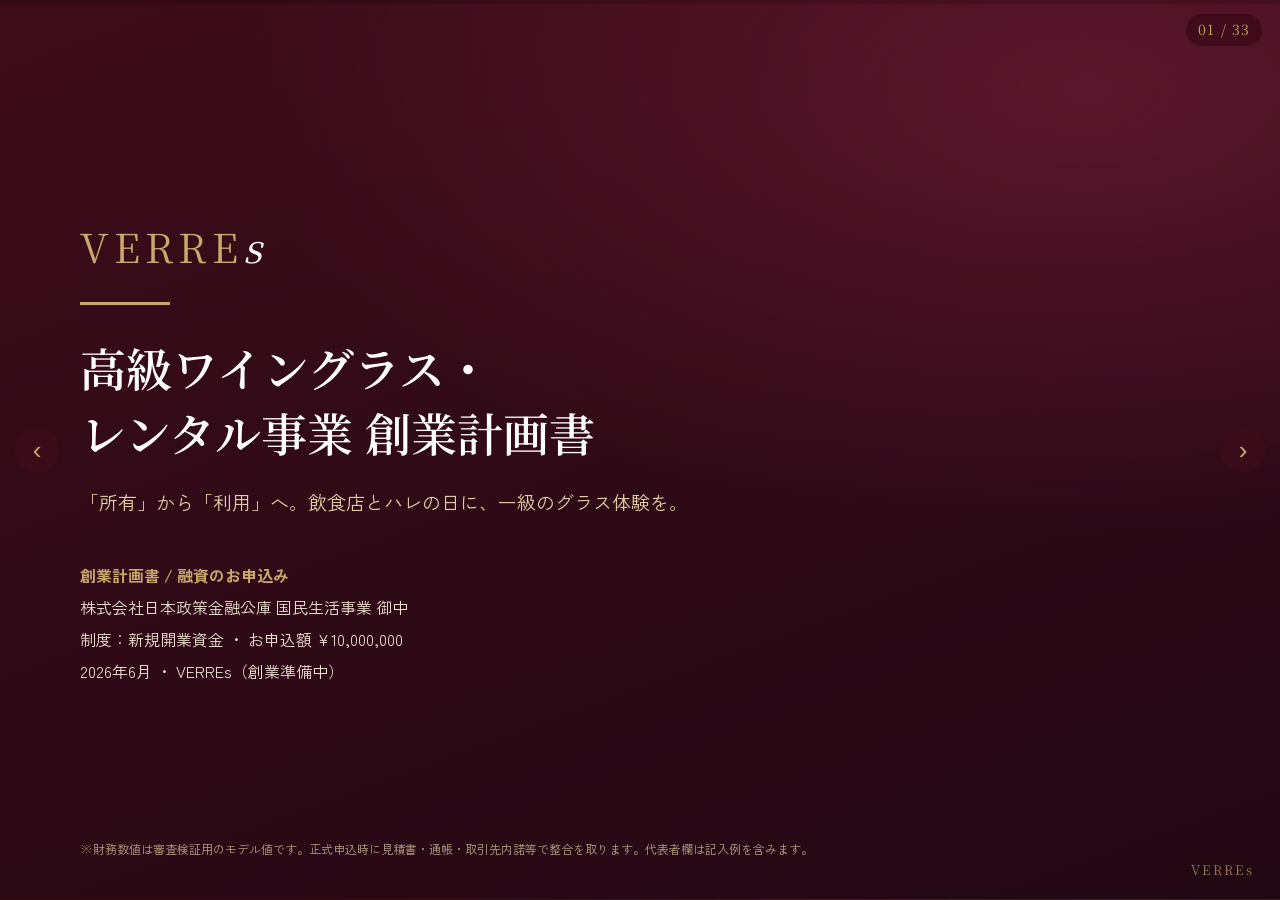
==== commit 4dd2e9c3: "公庫向けに作り替え＋運用完全版マニュアルを追加 - deck: 日本政策金融公庫(国民生活事業/新規開業資金)向け創業計画書デッキに   全面刷新(全33スライド)。仕入れ値(SKU別)、初期在庫、全" ====
--- a/wine_glass_rental/deck/index.html
+++ b/wine_glass_rental/deck/index.html
@@ -3,7 +3,7 @@
 <head>
 <meta charset="UTF-8" />
 <meta name="viewport" content="width=device-width, initial-scale=1.0" />
-<title>VERREs｜事業計画書（株式会社日本政策投資銀行 御中）</title>
+<title>VERREs｜創業計画書（株式会社日本政策金融公庫 御中）</title>
 <link rel="preconnect" href="https://fonts.googleapis.com" />
 <link rel="preconnect" href="https://fonts.gstatic.com" crossorigin />
 <link href="https://fonts.googleapis.com/css2?family=Cormorant+Garamond:wght@500;600&family=Noto+Serif+JP:wght@400;500;600;700&family=Zen+Kaku+Gothic+New:wght@400;500;700;900&display=swap" rel="stylesheet" />
@@ -11,7 +11,7 @@
 </head>
 <body>
 <div class="progress"><div class="progress-bar" id="bar"></div></div>
-<div class="counter" id="counter">01 / 31</div>
+<div class="counter" id="counter">01 / 33</div>
 <div class="hint" id="hint">← → / Space で移動 ・ F で全画面 ・ P で印刷(PDF)</div>
 
 <main id="deck">
@@ -20,653 +20,700 @@
 <section class="slide title-slide" data-title="表紙">
   <div class="title-mark">VERRE<span>s</span></div>
   <div class="title-rule"></div>
-  <h1>高級ワイングラス・<br>レンタルプラットフォーム事業</h1>
+  <h1>高級ワイングラス・<br>レンタル事業 創業計画書</h1>
   <p class="title-sub">「所有」から「利用」へ。飲食店とハレの日に、一級のグラス体験を。</p>
   <div class="title-meta">
-    <p><b>事業計画書 / 融資のお願い</b></p>
-    <p>株式会社日本政策投資銀行 御中</p>
-    <p>2026年6月 ・ VERREs（事業準備中）</p>
-  </div>
-  <p class="title-foot">※本資料の財務数値は意思決定検証用のモデル値であり、実調達価格・運賃・需要により更新される前提です。</p>
+    <p><b>創業計画書 / 融資のお申込み</b></p>
+    <p>株式会社日本政策金融公庫 国民生活事業 御中</p>
+    <p>制度：新規開業資金 ・ お申込額 ¥10,000,000</p>
+    <p>2026年6月 ・ VERREs（創業準備中）</p>
+  </div>
+  <p class="title-foot">※財務数値は審査検証用のモデル値です。正式申込時に見積書・通帳・取引先内諾等で整合を取ります。代表者欄は記入例を含みます。</p>
 </section>
 
 <!-- 02 EXEC SUMMARY -->
 <section class="slide" data-title="エグゼクティブサマリー">
-  <h2><span class="kicker">01</span>エグゼクティブサマリー</h2>
-  <div class="two-col">
-    <div>
-      <h3>事業の骨子</h3>
+  <h2><span class="kicker">01</span>事業の全体像（サマリー）</h2>
+  <div class="two-col">
+    <div>
+      <h3>骨子</h3>
       <ul class="bullets">
-        <li>持込可（BYO）飲食店・ホームパーティ向けに、<b>ロブマイヤー／リーデル／ザルト</b>等の高級グラスを<b>専用リユース梱包で往復配送</b>するレンタル事業。</li>
-        <li><b>洗浄不要・破損補償込み</b>。「割れたらどうしよう」という最大の購買障壁を構造的に除去。</li>
-        <li>飲食店は<b>在庫リスクゼロで一級のグラス</b>を提供でき、家庭は揃えられない品種別グラスを必要な時だけ利用。</li>
-      </ul>
-    </div>
-    <div>
-      <h3>数字でみる要点（モデル）</h3>
+        <li>BYO（持込可）飲食店・ケータリング・ホームパーティ向けに、<b>品種別／ブランド別の高級グラス</b>を専用リユースケースで往復配送するレンタル事業。</li>
+        <li><b>洗わず返すだけ・通常破損は補償込み</b>。「割れたら…」という最大の購買障壁を構造的に除去。</li>
+        <li>同一在庫を<b>年10〜18回転</b>させ、累計レンタル料で仕入額を回収する<b>資産回収型</b>。</li>
+        <li>本書は<b>予約→在庫→発送→洗浄→検品→再在庫化</b>まで数字で再現できる水準で記載。</li>
+      </ul>
+    </div>
+    <div>
+      <h3>数字でみる要点</h3>
       <div class="stat-grid">
-        <div class="stat"><span class="stat-num">¥30M</span><span class="stat-lab">融資申込額（3年成長計画）</span></div>
-        <div class="stat"><span class="stat-num">50%</span><span class="stat-lab">貢献利益率（変動費控除後）</span></div>
-        <div class="stat"><span class="stat-num">4期目</span><span class="stat-lab">営業黒字転換</span></div>
-        <div class="stat"><span class="stat-num">¥76.5M</span><span class="stat-lab">5期目 売上計画</span></div>
-        <div class="stat"><span class="stat-num">1.6x</span><span class="stat-lab">5期目 DSCR（償還余力）</span></div>
-        <div class="stat"><span class="stat-num">★政策性</span><span class="stat-lab">循環型・地域飲食・文化継承</span></div>
+        <div class="stat"><span class="stat-num">¥10M</span><span class="stat-lab">融資申込（新規開業資金）</span></div>
+        <div class="stat"><span class="stat-num">¥14M</span><span class="stat-lab">総所要（自己¥4M含む）</span></div>
+        <div class="stat"><span class="stat-num">52.5%</span><span class="stat-lab">平均貢献利益率（保守）</span></div>
+        <div class="stat"><span class="stat-num">3期目</span><span class="stat-lab">営業黒字転換</span></div>
+        <div class="stat"><span class="stat-num">3期1.67</span><span class="stat-lab">DSCR（償還余力）</span></div>
+        <div class="stat"><span class="stat-num">前受金</span><span class="stat-lab">予約時決済＝負の運転資本</span></div>
       </div>
     </div>
   </div>
-  <p class="takeaway">在庫が資産として残る<b>資産性の高いビジネス</b>。撤退耐性が高く、担保性も一定確保。鍵は「稼働率」と「破損率管理」。</p>
-</section>
-
-<!-- 03 PROBLEM -->
+  <p class="takeaway">在庫が<b>資産として残る</b>ため担保性・回収可能性が高い。鍵は<b>稼働率・破損率・洗浄人員の手配</b>。本書で全て数値化。</p>
+</section>
+
+<!-- 03 MOTIVE -->
+<section class="slide" data-title="創業の動機">
+  <h2><span class="kicker">02</span>創業の動機・目的</h2>
+  <div class="two-col">
+    <div>
+      <div class="callout">
+        <p>良いグラスで飲みたいが、<b>洗浄・破損・収納の負担</b>で所有を諦める層が多い。BYO文化の広がりで需要は強い一方、
+        <b>品種別・ブランド別の高級グラスを専門に貸す事業者は不在</b>。前職で培った商品知識・在庫/物流の実務を活かし、
+        「<b>所有から利用へ</b>」の転換を提供する。</p>
+      </div>
+      <ul class="bullets mt">
+        <li>飲食店は<b>在庫リスクゼロ</b>でザルト/ロブマイヤーを提供可能に。</li>
+        <li>家庭は<b>必要な時に必要な脚数だけ</b>、一級のグラスを。</li>
+      </ul>
+    </div>
+    <div>
+      <h4>事業が目指す姿</h4>
+      <ul class="bullets">
+        <li>地域の飲食・ハレの日に「高級グラス体験」を当たり前に。</li>
+        <li>使い捨てでなく<b>長寿命資産の共同利用</b>で循環型に貢献。</li>
+        <li>クリスタル工芸（ロブマイヤー等）の文化に触れる機会を拡大。</li>
+      </ul>
+    </div>
+  </div>
+</section>
+
+<!-- 04 PROBLEM -->
 <section class="slide" data-title="課題">
-  <h2><span class="kicker">02</span>解くべき課題 ― 高級グラスは「持てない」</h2>
+  <h2><span class="kicker">03</span>解くべき課題</h2>
   <div class="card-row">
-    <div class="pcard"><span class="pno">01</span><h3>洗うのが面倒</h3><p>繊細で背が高く、手洗い・拭き上げ・収納が重荷。割る不安と隣り合わせ。</p></div>
+    <div class="pcard"><span class="pno">01</span><h3>洗うのが面倒</h3><p>繊細で背が高く、手洗い・拭き上げ・収納が重荷。割る不安と隣合わせ。</p></div>
     <div class="pcard"><span class="pno">02</span><h3>数が揃わない</h3><p>同一品種別グラスを6〜12脚。家庭・小規模店では非現実的な初期投資。</p></div>
-    <div class="pcard"><span class="pno">03</span><h3>割れたら高い</h3><p>1脚 数千〜数万円。ロブマイヤーは2〜4万円/脚。破損前提で揃えられない。</p></div>
+    <div class="pcard"><span class="pno">03</span><h3>割れたら高い</h3><p>1脚 数千〜数万円。ロブマイヤーは2〜3万円/脚。破損前提で揃えられない。</p></div>
     <div class="pcard"><span class="pno">04</span><h3>在庫を持てない</h3><p>飲食店は破損・洗浄・保管コストが重く、高級グラス常備は採算が合わない。</p></div>
   </div>
-  <div class="callout">
-    <p><b>市場の空白：</b>「一級のグラスで飲みたい」需要は強いのに、<b>所有のハードルが高すぎて供給されていない</b>。
-    汎用の食器レンタルは存在するが、品種別・ブランド別の高級グラスを<b>専門に扱う事業者は不在</b>。</p>
-  </div>
-</section>
-
-<!-- 04 SOLUTION -->
+  <div class="callout"><p><b>市場の空白：</b>需要は強いのに<b>所有のハードルが高すぎて供給されていない</b>。汎用食器レンタルはあるが、品種別・ブランド別の高級グラスを<b>専門に扱う事業者は不在</b>。</p></div>
+</section>
+
+<!-- 05 SOLUTION -->
 <section class="slide" data-title="ソリューション">
-  <h2><span class="kicker">03</span>ソリューション ― 届く・使う・そのまま返す</h2>
+  <h2><span class="kicker">04</span>ソリューション ― 届く・使う・そのまま返す</h2>
   <div class="flow-row">
-    <div class="fstep"><span class="fnum">1</span><h3>選んで予約</h3><p>品種・銘柄・脚数・利用日をWebで選択し決済。</p></div>
+    <div class="fstep"><span class="fnum">1</span><h3>選んで予約</h3><p>品種・脚数・利用日をWebで選び決済。</p></div>
     <div class="farrow">→</div>
-    <div class="fstep"><span class="fnum">2</span><h3>前日にお届け</h3><p>脚ごとに固定する専用ハードケース（モールドフォーム）で配送。</p></div>
+    <div class="fstep"><span class="fnum">2</span><h3>前日にお届け</h3><p>脚ごとに固定する専用ハードケースで配送。</p></div>
     <div class="farrow">→</div>
-    <div class="fstep"><span class="fnum">3</span><h3>洗わず返送</h3><p>利用後はそのままケースへ。同梱伝票で返送するだけ。</p></div>
+    <div class="fstep"><span class="fnum">3</span><h3>洗わず返送</h3><p>利用後そのままケースへ。同梱伝票で返送。</p></div>
     <div class="farrow">→</div>
-    <div class="fstep"><span class="fnum">4</span><h3>専門再生</h3><p>当社で洗浄・検品・ポリッシュ。破損も補償内包で吸収。</p></div>
+    <div class="fstep"><span class="fnum">4</span><h3>専門再生</h3><p>当社で洗浄・検品・ポリッシュ、破損も補償。</p></div>
   </div>
   <div class="two-col mt">
-    <div class="mini-card"><h4>提供価値（顧客）</h4><ul class="bullets sm"><li>所有不要・洗浄不要・破損補償込み・収納不要</li><li>必要な時に、必要な脚数だけ、一級のグラス</li></ul></div>
-    <div class="mini-card"><h4>提供価値（飲食店B2B）</h4><ul class="bullets sm"><li>在庫リスクゼロでザルト/ロブマイヤーを提供</li><li>開業初期投資の圧縮・破損コストの平準化</li></ul></div>
-  </div>
-</section>
-
-<!-- 05 WHY NOW -->
-<section class="slide" data-title="Why Now">
-  <h2><span class="kicker">04</span>なぜ今か（Why Now）</h2>
-  <div class="why-grid">
-    <div class="why"><h3>① BYO文化の浸透</h3><p>持込可・抜栓料（コルケージ）対応の飲食店が増加。ワイン会・ホームパーティ需要も定着し、「良いグラスで飲みたい」体験志向が拡大。</p></div>
-    <div class="why"><h3>② シェアリングの一般化</h3><p>サブスク・レンタル・リユースへの心理的抵抗が低下。「使ったら返す」体験が当たり前に。</p></div>
-    <div class="why"><h3>③ サステナビリティ要請</h3><p>使い捨てから循環型へ。リユース容器・長寿命資産の活用が社会的に評価される潮流。</p></div>
-    <div class="why"><h3>④ EC・物流の成熟</h3><p>緩衝設計・宅配網・予約SaaSが安価に。少資本でも全国規模のオペレーションが可能に。</p></div>
-  </div>
-  <p class="takeaway">「需要は顕在・供給は空白・実行インフラは成熟」― 参入の好機。</p>
-</section>
-
-<!-- 06 MARKET TAM/SAM/SOM -->
-<section class="slide" data-title="市場規模">
-  <h2><span class="kicker">05</span>市場規模（TAM / SAM / SOM）</h2>
-  <div class="two-col">
-    <div>
-      <svg viewBox="0 0 360 300" class="funnel">
-        <polygon points="20,20 340,20 280,110 80,110" class="tam"/>
-        <polygon points="80,120 280,120 235,205 125,205" class="sam"/>
-        <polygon points="125,215 235,215 205,290 155,290" class="som"/>
-        <text x="180" y="70" class="ftxt">TAM</text>
-        <text x="180" y="170" class="ftxt">SAM</text>
-        <text x="180" y="258" class="ftxt sm">SOM</text>
+    <div class="mini-card"><h4>顧客の得</h4><ul class="bullets sm"><li>所有不要・洗浄不要・破損補償込み・収納不要</li></ul></div>
+    <div class="mini-card"><h4>飲食店の得（B2B）</h4><ul class="bullets sm"><li>在庫リスクゼロで一級グラスを提供／開業初期投資の圧縮</li></ul></div>
+  </div>
+</section>
+
+<!-- 06 LINEUP -->
+<section class="slide" data-title="取扱商品">
+  <h2><span class="kicker">05</span>取扱商品・ラインナップと料金</h2>
+  <table class="tbl full">
+    <tr><th>ティア</th><th>代表ブランド</th><th>レンタル/脚・回</th><th>6脚セット例</th><th>主な用途</th></tr>
+    <tr><td><b>Standard</b></td><td>リーデル パフォーマンス/ヴェリタス 品種別</td><td class="num">¥500</td><td class="num">¥3,000</td><td>日常・少人数・大口</td></tr>
+    <tr><td><b>Premium</b></td><td>ザルト デンクアート（主力）</td><td class="num">¥1,100</td><td class="num">¥6,600</td><td>特別な日・ワイン会</td></tr>
+    <tr><td><b>Ultra</b></td><td>ロブマイヤー 等 手吹き</td><td class="num">¥2,800</td><td class="num">¥11,200(4脚)</td><td>記念日・接待・撮影/PR</td></tr>
+  </table>
+  <div class="two-col mt">
+    <ul class="bullets sm"><li>往復配送：地域別 ¥2,500〜（首都圏）。最低利用 ¥5,000。</li><li>品種別：ボルドー／ブルゴーニュ／シャルドネ ほか。</li></ul>
+    <ul class="bullets sm"><li>B2B月額定額：例 月¥30,000でザルト最大12脚・月2回。</li><li>付帯：デカンタ・ポーラー等オプション。</li></ul>
+  </div>
+</section>
+
+<!-- 07 PROCUREMENT -->
+<section class="slide" data-title="仕入れ値">
+  <h2><span class="kicker">06</span>仕入れ値（SKU別・想定卸価格）</h2>
+  <table class="tbl full sm">
+    <tr><th>ティア</th><th>SKU（代表）</th><th>メーカー/産地</th><th>仕入値/脚</th><th>参考小売</th><th>位置づけ</th></tr>
+    <tr><td>Standard</td><td>オヴァチュア レッドワイン</td><td>リーデル(機械)</td><td class="num">¥1,400</td><td class="num">¥1,980</td><td>入門・大量</td></tr>
+    <tr><td>Standard</td><td>トリタンR 各品種</td><td>ショット・ツヴィーゼル</td><td class="num">¥1,500</td><td class="num">¥2,200</td><td>割れにくい実用</td></tr>
+    <tr><td>Standard</td><td>パフォーマンス 品種別</td><td>リーデル(機械)</td><td class="num">¥3,200</td><td class="num">¥4,400</td><td>標準主力</td></tr>
+    <tr><td>Standard+</td><td>ヴェリタス 品種別</td><td>リーデル(機械)</td><td class="num">¥4,000</td><td class="num">¥5,500</td><td>プロ定番</td></tr>
+    <tr><td>Premium</td><td>ガブリエルグラス ゴールド</td><td>Gabriel(口吹き)</td><td class="num">¥6,500</td><td class="num">¥8,800</td><td>軽量万能</td></tr>
+    <tr><td>Premium</td><td>デンクアート 各種</td><td>ザルト(口吹き/墺)</td><td class="num">¥9,000</td><td class="num">¥12,100</td><td><b>主力プレミアム</b></td></tr>
+    <tr><td>Ultra</td><td>グラスル/ヨゼフィーネ 相当</td><td>手吹きクリスタル</td><td class="num">¥12,000</td><td class="num">¥16,000</td><td>最上位体験</td></tr>
+    <tr><td>Ultra</td><td>バレリーナ等 手吹き</td><td>ロブマイヤー(墺)</td><td class="num">¥22,000</td><td class="num">¥30,000</td><td>唯一無二</td></tr>
+  </table>
+  <p class="note">想定卸 ≒ 参考小売の65〜75%。複数社から仕入れ、価格・在庫リスクを分散。実額は取引条件・為替で更新。</p>
+</section>
+
+<!-- 08 INITIAL INVENTORY -->
+<section class="slide" data-title="初期在庫">
+  <h2><span class="kicker">07</span>創業時 初期在庫構成（¥3,600,000）</h2>
+  <div class="two-col">
+    <table class="tbl sm">
+      <tr><th>ティア</th><th>内訳（脚）</th><th>単価</th><th>金額</th></tr>
+      <tr><td>Standard</td><td>パフォーマンス品種別 90</td><td class="num">¥3,200</td><td class="num">¥288,000</td></tr>
+      <tr><td>Standard</td><td>ヴェリタス品種別 60</td><td class="num">¥4,000</td><td class="num">¥240,000</td></tr>
+      <tr><td>Standard</td><td>入門 60</td><td class="num">¥1,500</td><td class="num">¥90,000</td></tr>
+      <tr><td>Premium</td><td>ザルト 180</td><td class="num">¥9,000</td><td class="num">¥1,620,000</td></tr>
+      <tr><td>Premium</td><td>ガブリエル 24</td><td class="num">¥6,500</td><td class="num">¥156,000</td></tr>
+      <tr><td>Ultra</td><td>グラスル等 24</td><td class="num">¥12,000</td><td class="num">¥288,000</td></tr>
+      <tr><td>Ultra</td><td>ロブマイヤー 12</td><td class="num">¥22,000</td><td class="num">¥264,000</td></tr>
+      <tr><td>予備</td><td>破損補充20%</td><td class="num">―</td><td class="num">¥494,000</td></tr>
+      <tr><td>付属</td><td>デカンタ等</td><td class="num">―</td><td class="num">¥160,000</td></tr>
+      <tr class="total"><td colspan="3"><b>合計 約450脚＋予備</b></td><td class="num"><b>¥3,600,000</b></td></tr>
+    </table>
+    <div>
+      <h4>設計思想</h4>
+      <ul class="bullets">
+        <li><b>ザルト（Premium）を台数・粗利の主軸</b>に厚く配置。</li>
+        <li>Standardは大口・複数セットで採算化、Ultraは低頻度・高粗利の上澄み。</li>
+        <li>1脚＝資産。<b>回転の高い品番から需要連動で追加発注</b>。</li>
+        <li>在庫は撤退時も中古/卸で換価可能＝<b>担保性</b>。</li>
+      </ul>
+    </div>
+  </div>
+</section>
+
+<!-- 09 MARKET -->
+<section class="slide" data-title="市場・ターゲット">
+  <h2><span class="kicker">08</span>市場とターゲット</h2>
+  <div class="two-col">
+    <div>
+      <svg viewBox="0 0 360 240" class="funnel">
+        <polygon points="20,16 340,16 280,86 80,86" class="tam"/>
+        <polygon points="80,94 280,94 238,160 122,160" class="sam"/>
+        <polygon points="122,168 238,168 210,226 150,226" class="som"/>
+        <text x="180" y="58" class="ftxt">TAM ~¥300億</text>
+        <text x="180" y="132" class="ftxt">SAM ~¥40億</text>
+        <text x="180" y="204" class="ftxt sm">SOM ¥3〜5億</text>
       </svg>
-    </div>
-    <div>
-      <table class="tbl">
-        <tr><th>区分</th><th>定義</th><th>規模(年/モデル)</th></tr>
-        <tr><td><b>TAM</b></td><td>国内の外食グラス＋宴会・イベント・ハレの日の器需要の一部</td><td class="num">~¥300億</td></tr>
-        <tr><td><b>SAM</b></td><td>BYO/ワイン業態・ケータリング・ワイン会・撮影/PRの高級グラス需要</td><td class="num">~¥40億</td></tr>
-        <tr><td><b>SOM</b><br>(3年目標)</td><td>当社が現実的に獲得しうる首都圏＋主要都市シェア</td><td class="num">~¥3〜5億</td></tr>
+      <p class="note">外食店舗数×BYO比率×客単価×グラス更新サイクルからの積上げ推計。当社5期計画¥38MはSOMの約1割で保守的。</p>
+    </div>
+    <table class="tbl sm">
+      <tr><th>セグメント</th><th>リピート</th><th>優先度</th></tr>
+      <tr><td>BYO/持込可レストラン</td><td>高(定期)</td><td><span class="pri h">最優先</span></td></tr>
+      <tr><td>ケータリング/イベント</td><td>高</td><td><span class="pri h">最優先</span></td></tr>
+      <tr><td>ワインバー/開業初期店</td><td>中</td><td><span class="pri m">高</span></td></tr>
+      <tr><td>ホームパーティ/ワイン会</td><td>中</td><td><span class="pri m">高</span></td></tr>
+      <tr><td>企業/PR・撮影</td><td>低</td><td><span class="pri l">機会</span></td></tr>
+      <tr><td>結婚式・記念日</td><td>低</td><td><span class="pri l">機会</span></td></tr>
+    </table>
+  </div>
+</section>
+
+<!-- 10 COMPETITION -->
+<section class="slide" data-title="競合・差別化">
+  <h2><span class="kicker">09</span>競合・代替と差別化</h2>
+  <table class="tbl full">
+    <tr><th>選択肢</th><th>弱み</th><th>当社の優位</th></tr>
+    <tr><td>汎用 食器レンタル</td><td>高級グラス非対応・品種別なし</td><td>品種別/ブランド別を専門・補償内包・専用梱包</td></tr>
+    <tr><td>購入（自前保有）</td><td>初期費用・破損・収納・洗浄のTCO大</td><td>必要量を必要な時だけ・在庫リスクゼロ</td></tr>
+    <tr><td>汎用グラスで妥協</td><td>体験価値が低い</td><td>香り・味わい・ハレ感の体験訴求</td></tr>
+  </table>
+  <div class="callout mt"><p><b>参入障壁（堀）：</b>在庫資金 ＋ <b>破損率を抑える運用ノウハウ</b> ＋ 専用ケース設計 ＋ 飲食店ネットワーク・ブランド信頼の先行者優位。</p></div>
+</section>
+
+<!-- 11 BUSINESS MODEL -->
+<section class="slide" data-title="ビジネスモデル">
+  <h2><span class="kicker">10</span>ビジネスモデル（収益構造）</h2>
+  <div class="bm-grid">
+    <div class="bm"><h4>① 都度レンタル</h4><p>レンタル料（脚×回）＋往復配送。標準3〜4日。</p></div>
+    <div class="bm"><h4>② B2B月額定額</h4><p>飲食店向け。プール運用で<b>稼働率と予測可能性</b>を底上げ。</p></div>
+    <div class="bm"><h4>③ スポット大口</h4><p>イベント・撮影・PR。高単価・低頻度の上乗せ。</p></div>
+    <div class="bm"><h4>④ 付帯(将来)</h4><p>コラボ、グラス選定、ギフト/サブスク。</p></div>
+  </div>
+  <div class="callout mt"><p><b>資産回収型：</b>同一在庫を年複数回転させ、1脚の累計レンタル料が仕入額を<b>1〜2年で回収</b>。<b>前受金（予約時決済）</b>で運転資本はマイナス＝キャッシュ先取り。</p></div>
+</section>
+
+<!-- 12 UNIT ECONOMICS -->
+<section class="slide" data-title="ユニットエコノミクス">
+  <h2><span class="kicker">11</span>ユニットエコノミクス（全ティア・実数）</h2>
+  <table class="tbl full sm">
+    <tr><th>項目</th><th>Standard 6脚</th><th>Premium 6脚</th><th>Ultra 4脚</th></tr>
+    <tr><td>売上（レンタル＋配送）</td><td class="num">¥5,500</td><td class="num">¥9,100</td><td class="num">¥13,700</td></tr>
+    <tr><td>配送往復</td><td class="num neg">-¥2,000</td><td class="num neg">-¥2,000</td><td class="num neg">-¥2,000</td></tr>
+    <tr><td>洗浄・検品・梱包</td><td class="num neg">-¥450</td><td class="num neg">-¥450</td><td class="num neg">-¥550</td></tr>
+    <tr><td>破損引当</td><td class="num neg">-¥192</td><td class="num neg">-¥648</td><td class="num neg">-¥704</td></tr>
+    <tr><td>消耗品</td><td class="num neg">-¥250</td><td class="num neg">-¥250</td><td class="num neg">-¥400</td></tr>
+    <tr><td>決済手数料3.6%</td><td class="num neg">-¥198</td><td class="num neg">-¥328</td><td class="num neg">-¥493</td></tr>
+    <tr class="total"><td><b>貢献利益（率）</b></td><td class="num"><b>¥2,410<br>43.8%</b></td><td class="num pos"><b>¥5,422<br>59.6%</b></td><td class="num pos"><b>¥9,553<br>69.7%</b></td></tr>
+  </table>
+  <p class="note">破損率はStandard1.0%/Premium1.2%/Ultra0.8%（専用ケース前提）。財務計画は保守的に<b>平均貢献 ¥4,200/回（52.5%）</b>を採用。</p>
+</section>
+
+<!-- 13 RESERVATION SYSTEM -->
+<section class="slide" data-title="予約システム">
+  <h2><span class="kicker">12</span>仕組み① 予約システム</h2>
+  <div class="two-col">
+    <div>
+      <h4>フェーズ別構成・費用</h4>
+      <table class="tbl sm">
+        <tr><th>段階</th><th>構成</th><th>月額</th></tr>
+        <tr><td>創業〜</td><td>Shopify＋レンタル予約アプリ</td><td class="num">¥7,650</td></tr>
+        <tr><td>代替</td><td>STORES/BASE＋予約フォーム</td><td class="num">¥0〜2,980</td></tr>
+        <tr><td>軌道後</td><td>レンタル特化SaaS（Booqable等）</td><td class="num">$35〜49</td></tr>
+        <tr><td>拡大</td><td>Next.js＋Stripe＋Supabase 自社化</td><td class="num">初期¥1.2M</td></tr>
       </table>
-      <p class="note">※公開統計が薄い領域のため、外食店舗数・BYO比率・客単価・グラス更新サイクルからの積上げ推計。Appendixに前提を記載。当社5期目計画 ¥76.5M はSOMの約15〜20%に相当し、保守的。</p>
-    </div>
-  </div>
-</section>
-
-<!-- 07 SEGMENTS -->
-<section class="slide" data-title="ターゲット">
-  <h2><span class="kicker">06</span>ターゲットセグメント</h2>
-  <table class="tbl full">
-    <tr><th>セグメント</th><th>主ニーズ</th><th>単価感度</th><th>リピート</th><th>優先度</th></tr>
-    <tr><td>BYO/持込可レストラン</td><td>高級グラス常備の代替・破損/洗浄回避</td><td>中</td><td>高（定期）</td><td><span class="pri h">最優先</span></td></tr>
-    <tr><td>ケータリング/イベント会社</td><td>大量・短期・搬入搬出の簡略化</td><td>低</td><td>高</td><td><span class="pri h">最優先</span></td></tr>
-    <tr><td>ワインバー/開業初期店</td><td>開業初期投資の圧縮</td><td>中</td><td>中</td><td><span class="pri m">高</span></td></tr>
-    <tr><td>ホームパーティ/ワイン会</td><td>揃えられない・洗いたくない・割りたくない</td><td>高</td><td>中</td><td><span class="pri m">高</span></td></tr>
-    <tr><td>企業/ブランドPR・撮影</td><td>一級品を一度だけ大量に</td><td>低</td><td>低</td><td><span class="pri l">機会</span></td></tr>
-    <tr><td>結婚式・記念日</td><td>特別感・後片付け不要</td><td>低</td><td>低</td><td><span class="pri l">機会</span></td></tr>
-  </table>
-  <p class="takeaway">収益の柱は<b>B2B定期契約（飲食店・ケータリング）</b>。稼働率と売上予測可能性を高め、C向けはブランド認知と口コミの装置と位置づける。</p>
-</section>
-
-<!-- 08 COMPETITION -->
-<section class="slide" data-title="競合・差別化">
-  <h2><span class="kicker">07</span>競合・代替とポジショニング</h2>
-  <div class="two-col">
-    <div>
-      <svg viewBox="0 0 320 300" class="posmap">
-        <line x1="40" y1="270" x2="300" y2="270" class="axis"/>
-        <line x1="40" y1="270" x2="40" y2="20" class="axis"/>
-        <text x="300" y="290" class="axl" text-anchor="end">専門性・品質 高 →</text>
-        <text x="30" y="30" class="axl" transform="rotate(-90 30,30)" >サービス手厚さ 高 →</text>
-        <circle cx="90" cy="220" r="22" class="dot gray"/><text x="90" y="224" class="dotl">汎用<tspan x="90" dy="13">食器レンタル</tspan></text>
-        <circle cx="120" cy="120" r="20" class="dot gray"/><text x="120" y="124" class="dotl">購入<tspan x="120" dy="13">(自前保有)</tspan></text>
-        <circle cx="250" cy="70" r="30" class="dot gold"/><text x="250" y="70" class="dotl b">VERREs</text>
-      </svg>
-    </div>
-    <div>
-      <table class="tbl">
-        <tr><th>選択肢</th><th>当社の優位</th></tr>
-        <tr><td>汎用食器レンタル</td><td>品種別・ブランド別の高級グラスを専門に扱う／補償内包／専用梱包</td></tr>
-        <tr><td>購入(自前保有)</td><td>初期費用・破損・収納・洗浄のTCOで優位／必要量を必要な時だけ</td></tr>
-        <tr><td>汎用グラスで妥協</td><td>体験価値（香り・味わい・ハレ感）で訴求</td></tr>
+    </div>
+    <div>
+      <h4>予約フロー（要件）</h4>
+      <ol class="numlist">
+        <li>品種・ティア・脚数・利用日・配送地域を選択</li>
+        <li><b>在庫カレンダーで空き判定</b>（物理セットIDの空き）</li>
+        <li>Stripe決済（高額帯はデポジット可）</li>
+        <li>確定で<b>物理IDを引当</b>・配送/返送ラベル自動発行</li>
+        <li>出荷予定日に作業キューへ</li>
+      </ol>
+      <p class="note">在庫ブロック＝利用日中心の<b>暦7日</b>（出荷1＋利用3〜4＋返送1＋洗浄2）。</p>
+    </div>
+  </div>
+</section>
+
+<!-- 14 INVENTORY MGMT -->
+<section class="slide" data-title="在庫管理">
+  <h2><span class="kicker">13</span>仕組み② 在庫管理（個体トレース）</h2>
+  <div class="two-col">
+    <div>
+      <h4>ステータス遷移（1脚＝QR個体管理）</h4>
+      <div class="statusflow">
+        <span>在庫</span><i>→</i><span>予約引当</span><i>→</i><span>出荷</span><i>→</i><span>利用中</span><i>→</i>
+        <span>返送中</span><i>→</i><span>洗浄</span><i>→</i><span>検品</span><i>→</i><span class="ok">在庫</span>
+      </div>
+      <p class="note mt">検品不合格→再ポリッシュ／欠け→<b>破損(除却)・補充発注</b>。</p>
+    </div>
+    <div>
+      <h4>台帳項目とKPI</h4>
+      <ul class="bullets sm">
+        <li>個体ID・SKU・仕入日・仕入価格・<b>累計回転数</b>・累計レンタル料・破損履歴・最終検品日。</li>
+        <li><b>資産回収率</b>＝累計レンタル料÷仕入額（1.0超で元取れ）。</li>
+        <li>減価：3〜4年 or 回転数ベース（例：300回転で簿価ゼロ）。</li>
+        <li>ツール：Shopify在庫＋Airtable個体台帳＋スマホQR → 軌道後SaaS。</li>
+      </ul>
+    </div>
+  </div>
+</section>
+
+<!-- 15 LOGISTICS -->
+<section class="slide" data-title="発送・物流">
+  <h2><span class="kicker">14</span>仕組み③ 発送・物流</h2>
+  <div class="two-col">
+    <table class="tbl sm">
+      <tr><th>配送先</th><th>片道(法人)</th><th>往復</th><th>顧客請求</th></tr>
+      <tr><td>関東圏</td><td class="num">¥1,000</td><td class="num">¥2,000</td><td class="num">¥2,500</td></tr>
+      <tr><td>関西・中部</td><td class="num">¥1,200</td><td class="num">¥2,400</td><td class="num">¥2,900</td></tr>
+      <tr><td>九州・東北</td><td class="num">¥1,400</td><td class="num">¥2,800</td><td class="num">¥3,300</td></tr>
+      <tr><td>北海道・沖縄</td><td class="num">¥1,800</td><td class="num">¥3,600</td><td class="num">¥4,200</td></tr>
+    </table>
+    <div>
+      <ul class="bullets sm">
+        <li>ヤマト法人契約（<b>約30%引</b>）。6脚=100サイズ、12脚=120〜140。</li>
+        <li><b>返送伝票を同梱</b>。顧客はコンビニ持込/集荷で負担ゼロ。</li>
+        <li>専用ハードケース（モールド）＋再利用緩衝。「ワレモノ・立てて運ぶ」明示。</li>
+        <li>ケース耐久200回転 → <b>1回転あたりケース費 ≒ ¥43</b>。</li>
+        <li>リードタイム：利用<b>2日前出荷</b>を標準。配送保険付帯。</li>
+      </ul>
+    </div>
+  </div>
+</section>
+
+<!-- 16 WASHING / LABOR -->
+<section class="slide" data-title="洗浄・人員手配">
+  <h2><span class="kicker">15</span>仕組み④ 洗浄・検品と<u>人員の手配</u>（心臓部）</h2>
+  <div class="two-col">
+    <div>
+      <h4>SOP（1セット6脚＝20分）</h4>
+      <table class="tbl sm">
+        <tr><th>手順</th><th>時間</th></tr>
+        <tr><td>受領・開梱・QR更新</td><td class="num">2分</td></tr>
+        <tr><td>予洗い</td><td class="num">3分</td></tr>
+        <tr><td>本洗浄(軟水/RO・低温短時間)</td><td class="num">4分</td></tr>
+        <tr><td>スチーム＆両手ポリッシュ</td><td class="num">6分</td></tr>
+        <tr><td>検品(ライトボックス)</td><td class="num">3分</td></tr>
+        <tr><td>再梱包・記録</td><td class="num">2分</td></tr>
       </table>
-      <h4 class="mt">参入障壁（堀）</h4>
-      <ul class="bullets sm">
-        <li>在庫資金 ＋ <b>破損率を抑える運用ノウハウ</b></li>
-        <li>専用モールドケースの設計知見</li>
-        <li>飲食店ネットワーク・ブランド信頼の先行者優位</li>
-      </ul>
-    </div>
-  </div>
-</section>
-
-<!-- 09 BUSINESS MODEL -->
-<section class="slide" data-title="ビジネスモデル">
-  <h2><span class="kicker">08</span>ビジネスモデル（収益構造）</h2>
-  <div class="bm-grid">
-    <div class="bm"><h4>① 都度レンタル（C/B2B）</h4><p>レンタル料（脚×回）＋往復配送。標準利用3〜4日。</p></div>
-    <div class="bm"><h4>② B2B月額定額</h4><p>飲食店向け。月額で脚数/回数を確保。<b>稼働率と予測可能性を底上げ</b>。</p></div>
-    <div class="bm"><h4>③ スポット大口</h4><p>イベント・撮影・PR。高単価・低頻度の上乗せ収益。</p></div>
-    <div class="bm"><h4>④ 付帯収益(将来)</h4><p>ブランドコラボ、グラス選定コンサル、ギフト/サブスク。</p></div>
-  </div>
-  <div class="callout mt">
-    <p><b>収益の質：</b>同一在庫を<b>年複数回転</b>させることで、1脚あたりの累積レンタル料が仕入額を上回る「資産回収型」モデル。
-    回転率（稼働率）が利益を決定づける。B2B定額で<b>解約率を抑え、需要を平準化</b>。</p>
-  </div>
-</section>
-
-<!-- 10 PRICING -->
-<section class="slide" data-title="価格設計">
-  <h2><span class="kicker">09</span>価格設計</h2>
-  <table class="tbl full">
-    <tr><th>ティア</th><th>代表ブランド</th><th>仕入/脚</th><th>レンタル/脚・回</th><th>6脚セット例</th><th>想定回転/年</th></tr>
-    <tr><td><b>Standard</b></td><td>リーデル ヴィノム 品種別</td><td class="num">¥4,000</td><td class="num">¥500</td><td class="num">¥3,000</td><td class="num">12〜18</td></tr>
-    <tr><td><b>Premium</b></td><td>ザルト デンクアート</td><td class="num">¥10,000</td><td class="num">¥1,100</td><td class="num">¥6,600</td><td class="num">10〜15</td></tr>
-    <tr><td><b>Ultra</b></td><td>ロブマイヤー 等 手吹き</td><td class="num">¥25,000</td><td class="num">¥2,800</td><td class="num">¥11,200(4脚)</td><td class="num">6〜10</td></tr>
-  </table>
-  <div class="two-col mt">
-    <ul class="bullets sm">
-      <li>往復配送：実費 ~¥2,000／顧客請求 ¥2,500（首都圏目安）</li>
-      <li>最低利用金額 ¥5,000（小口赤字防止）</li>
-    </ul>
-    <ul class="bullets sm">
-      <li>B2B定額：例 月¥30,000で○脚まで（回数定額）</li>
-      <li>1脚あたり累積レンタル料が<b>1〜2年で仕入額を回収</b></li>
-    </ul>
-  </div>
-</section>
-
-<!-- 11 UNIT ECONOMICS -->
-<section class="slide" data-title="ユニットエコノミクス">
-  <h2><span class="kicker">10</span>ユニットエコノミクス（Premium 6脚・1回）</h2>
-  <div class="two-col">
-    <table class="tbl">
-      <tr><th>項目</th><th>金額</th></tr>
-      <tr><td>売上（レンタル¥6,600＋配送¥2,500）</td><td class="num pos">¥9,100</td></tr>
-      <tr><td>配送実費（往復）</td><td class="num neg">-¥2,000</td></tr>
-      <tr><td>洗浄・検品・梱包 人件（30分@¥2,000/h）</td><td class="num neg">-¥1,000</td></tr>
-      <tr><td>破損引当（¥10,000×1.5%×6脚）</td><td class="num neg">-¥900</td></tr>
-      <tr><td>消耗品（緩衝材・洗剤・伝票）</td><td class="num neg">-¥300</td></tr>
-      <tr><td>決済手数料（3.6%）</td><td class="num neg">-¥330</td></tr>
-      <tr class="total"><td><b>貢献利益</b></td><td class="num pos"><b>¥4,570（粗利率≈50%）</b></td></tr>
+    </div>
+    <div>
+      <h4>必要人員と月間洗浄人件（時給¥1,300）</h4>
+      <table class="tbl sm">
+        <tr><th>時期</th><th>返却/月</th><th>体制</th><th>人件/月</th></tr>
+        <tr><td>〜6ヶ月</td><td class="num">58</td><td>代表＋ピーク日パート</td><td class="num">¥25,000</td></tr>
+        <tr><td>6〜18ヶ月</td><td class="num">120</td><td>パート1名(週8〜12h)</td><td class="num">¥52,000</td></tr>
+        <tr><td>18〜36ヶ月</td><td class="num">200</td><td>パート2名(週20〜30h)</td><td class="num">¥87,000</td></tr>
+        <tr><td>36ヶ月〜</td><td class="num">280</td><td>洗浄リーダー＋パート</td><td class="num">変動＋固定</td></tr>
+      </table>
+      <p class="note">返却は<b>週初(月火)集中</b>→ピーク日に厚くシフト。繁忙はシルバー人材/短期委託で機動補充。SOP・検品基準書で標準化し属人化を回避。</p>
+    </div>
+  </div>
+</section>
+
+<!-- 17 EQUIPMENT -->
+<section class="slide" data-title="設備・什器">
+  <h2><span class="kicker">16</span>設備・什器（必要なモノ）</h2>
+  <div class="two-col">
+    <table class="tbl sm">
+      <tr><th>品目</th><th>金額</th></tr>
+      <tr><td>業務用グラスウォッシャー</td><td class="num">¥350,000</td></tr>
+      <tr><td>RO/軟水器・給排水工事</td><td class="num">¥250,000</td></tr>
+      <tr><td>スチーマー・乾燥ラック・シンク</td><td class="num">¥150,000</td></tr>
+      <tr><td>ライトボックス・検品台</td><td class="num">¥100,000</td></tr>
+      <tr><td>スチール棚・台車</td><td class="num">¥220,000</td></tr>
+      <tr><td>専用ハードケース60set</td><td class="num">¥480,000</td></tr>
+      <tr><td>消耗品(初期)</td><td class="num">¥80,000</td></tr>
+      <tr><td>PC・ラベルプリンタ・QR・スマホ</td><td class="num">¥150,000</td></tr>
+      <tr class="total"><td><b>計</b></td><td class="num"><b>¥1,780,000</b></td></tr>
     </table>
     <div>
-      <h4>含意</h4>
+      <h4>作業場</h4>
       <ul class="bullets">
-        <li>1回の貸出で<b>約¥4,500</b>の貢献利益＝固定費回収の原資。</li>
-        <li>固定費（役員報酬込・初期）¥510k/月 ÷ ¥4,000 ≒ <b>月128回でBEP</b>（1日4〜5件）。</li>
-        <li>破損率を1.5%→0.8%に抑えると貢献利益は<b>約¥430/回 改善</b>。</li>
-        <li><b>専用梱包＝破損率管理がそのまま利益</b>に直結する。</li>
-      </ul>
-    </div>
-  </div>
-</section>
-
-<!-- 12 OPERATIONS -->
-<section class="slide" data-title="オペレーション">
-  <h2><span class="kicker">11</span>オペレーション / サプライチェーン</h2>
-  <div class="ops-row">
-    <div class="ops"><h4>調達</h4><p>正規代理店・インポーターから仕入。主要品番は予備在庫20%を常備。</p></div>
-    <div class="ops"><h4>保管</h4><p>小型倉庫/作業場。品番・脚数を在庫管理システムで一元管理。</p></div>
-    <div class="ops"><h4>配送</h4><p>専用ハードケース＋宅配網。地域別運賃テーブル。近郊は自社便も検討。</p></div>
-    <div class="ops"><h4>再生</h4><p>業務用グラスウォッシャー→軟水すすぎ→手ポリッシュ→検品ログ。</p></div>
-    <div class="ops"><h4>品質保証</h4><p>1脚ごとに検品・記録。衛生工程を可視化し信頼を担保。</p></div>
-  </div>
-  <div class="callout mt">
-    <p><b>スケール設計：</b>需要連動で在庫を段階増資。拠点は首都圏（1期）→関西/中部（3〜4期）へ。
-    洗浄は当初内製、件数増で<b>準委託/パート化</b>し固定費を変動費化。</p>
-  </div>
-</section>
-
-<!-- 13 MOAT / PACKAGING -->
-<section class="slide" data-title="コア技術・堀">
-  <h2><span class="kicker">12</span>コア技術 ― 専用梱包が利益を作る</h2>
-  <div class="two-col">
-    <div>
-      <h3>なぜ梱包が決定的か</h3>
-      <ul class="bullets">
-        <li>高級グラスの破損はユニットエコノミクスを直撃。<b>破損率1%の差で粗利率が数pt動く</b>。</li>
-        <li>脚ごとに固定するモールドフォーム＋ハードケースで<b>破損率を1桁低減</b>。</li>
-        <li>ケースは<b>耐久200回転以上</b>を想定し資産計上・減価。1回転あたりのケースコストは僅少。</li>
-        <li>「洗わず同梱返送」というUXも、この容器設計があって初めて成立。</li>
-      </ul>
-    </div>
-    <div>
-      <div class="metric-box">
-        <h4>破損率が利益に与える影響（Premium 6脚/回）</h4>
-        <table class="tbl">
-          <tr><th>破損率</th><th>破損引当/回</th><th>貢献利益</th></tr>
-          <tr><td>3.0%</td><td class="num">¥1,800</td><td class="num">¥3,670</td></tr>
-          <tr><td>1.5%</td><td class="num">¥900</td><td class="num pos">¥4,570</td></tr>
-          <tr><td>0.8%</td><td class="num">¥480</td><td class="num pos">¥4,990</td></tr>
+        <li>10〜15坪の小型倉庫（給排水・できれば3相電源）。</li>
+        <li>初期費用（保証金・内装）<b>¥600,000</b>。</li>
+        <li>家賃 <b>¥60,000〜90,000/月</b>（地域による）。</li>
+        <li>創業当初は自宅併用で固定費を圧縮する選択肢も。</li>
+      </ul>
+    </div>
+  </div>
+</section>
+
+<!-- 18 FUNDING -->
+<section class="slide" data-title="必要資金と調達">
+  <h2><span class="kicker">17</span>必要資金と調達（設備＋運転）</h2>
+  <div class="two-col">
+    <table class="tbl sm">
+      <tr><th>区分</th><th>使途</th><th>金額</th></tr>
+      <tr><td>設備</td><td>グラス初期在庫</td><td class="num">¥3,600,000</td></tr>
+      <tr><td>設備</td><td>専用ケース60set</td><td class="num">¥480,000</td></tr>
+      <tr><td>設備</td><td>洗浄・乾燥設備一式</td><td class="num">¥850,000</td></tr>
+      <tr><td>設備</td><td>検品台・棚・什器・IT</td><td class="num">¥670,000</td></tr>
+      <tr><td>設備</td><td>予約/在庫/配送システム</td><td class="num">¥1,200,000</td></tr>
+      <tr><td>設備</td><td>ブランド・撮影・LP</td><td class="num">¥550,000</td></tr>
+      <tr><td>設備</td><td>作業場 保証金・内装</td><td class="num">¥600,000</td></tr>
+      <tr><td>運転</td><td>追加在庫・予備仕入</td><td class="num">¥1,400,000</td></tr>
+      <tr><td>運転</td><td>広告宣伝・B2B営業</td><td class="num">¥1,500,000</td></tr>
+      <tr><td>運転</td><td>人件費(パート・当面)</td><td class="num">¥1,500,000</td></tr>
+      <tr><td>運転</td><td>物流・消耗品＋バッファ</td><td class="num">¥1,650,000</td></tr>
+      <tr class="total"><td colspan="2"><b>総所要</b></td><td class="num"><b>¥14,000,000</b></td></tr>
+    </table>
+    <div>
+      <div class="ask-box">
+        <p class="ask-lab">融資お申込額（新規開業資金）</p>
+        <p class="ask-num">¥10,000,000</p>
+        <table class="tbl mini">
+          <tr><td>自己資金</td><td>¥4,000,000（29%・計画的形成）</td></tr>
+          <tr><td>希望期間</td><td>7年（据置 最長を相談）</td></tr>
+          <tr><td>担保/保証</td><td>無担保・無保証人の選択肢も協議</td></tr>
+          <tr><td>優遇</td><td>女性/若者/シニア起業 該当時 金利優遇</td></tr>
         </table>
       </div>
-    </div>
-  </div>
-</section>
-
-<!-- 14 CAPEX -->
-<section class="slide" data-title="初期投資">
-  <h2><span class="kicker">13</span>初期投資（CAPEX・創業時）</h2>
-  <div class="two-col">
-    <table class="tbl">
-      <tr><th>区分</th><th>内容</th><th>金額</th></tr>
-      <tr><td>グラス在庫</td><td>Standard/Premium/Ultra 計170脚</td><td class="num">¥1,460,000</td></tr>
-      <tr><td>破損予備在庫</td><td>主要品番 約20%</td><td class="num">¥300,000</td></tr>
-      <tr><td>専用ハードケース</td><td>30set（モールド成形含む）</td><td class="num">¥240,000</td></tr>
-      <tr><td>洗浄・乾燥設備</td><td>業務用ウォッシャー・軟水器等</td><td class="num">¥400,000</td></tr>
-      <tr><td>撮影・ブランド・印刷</td><td>ロゴ・商品撮影・販促物</td><td class="num">¥200,000</td></tr>
-      <tr><td>Web/予約・在庫システム</td><td>EC＋レンタル/在庫管理</td><td class="num">¥400,000</td></tr>
-      <tr><td>初期マーケ</td><td>LP広告・営業ツール</td><td class="num">¥300,000</td></tr>
-      <tr><td>その他</td><td>保険・保証金・開業諸費</td><td class="num">¥200,000</td></tr>
-      <tr class="total"><td colspan="2"><b>合計</b></td><td class="num"><b>¥3,500,000</b></td></tr>
-    </table>
-    <div>
-      <h4>ポイント</h4>
-      <ul class="bullets">
-        <li>投資の約半分が<b>在庫＝資産</b>。撤退時も残存価値があり、<b>担保性・回収可能性が高い</b>。</li>
-        <li>小規模スタートなら在庫半減で<b>¥2.0M前後</b>から開始も可能。</li>
-        <li>本融資（¥30M）は創業時CAPEXではなく、<b>3年間の成長加速</b>（在庫拡充・拠点・システム・運転資金）に充当。</li>
-      </ul>
-    </div>
-  </div>
-</section>
-
-<!-- 15 RUNNING COST -->
-<section class="slide" data-title="ランニングコスト">
-  <h2><span class="kicker">14</span>ランニングコスト（初期フェーズ・月次）</h2>
-  <div class="two-col">
-    <table class="tbl">
-      <tr><th>項目</th><th>金額/月</th></tr>
-      <tr><td>作業場・倉庫（小型/自宅併用）</td><td class="num">¥0〜80,000</td></tr>
-      <tr><td>システム/SaaS（EC・予約・会計）</td><td class="num">¥15,000</td></tr>
-      <tr><td>保険（動産・賠償）</td><td class="num">¥12,000</td></tr>
-      <tr><td>マーケ（広告・営業）</td><td class="num">¥50,000</td></tr>
-      <tr><td>通信・雑費</td><td class="num">¥10,000</td></tr>
-      <tr class="total"><td><b>固定費（実費・無給）</b></td><td class="num"><b>約¥150,000〜180,000</b></td></tr>
-    </table>
-    <div>
-      <ul class="bullets">
-        <li>洗浄・梱包の人件・配送・破損は<b>件数連動の変動費</b>としてユニットエコノミクスに内包。</li>
-        <li>役員報酬 ¥350,000 を加えると固定費は<b>約¥510,000/月</b>。</li>
-        <li>人員1名追加で <b>+¥250,000/人・月</b>。スケール時に段階投入。</li>
-      </ul>
-    </div>
-  </div>
-</section>
-
-<!-- 16 P&L 5yr -->
-<section class="slide" data-title="損益計画">
-  <h2><span class="kicker">15</span>5ヶ年 損益計画（成長シナリオ）</h2>
-  <table class="tbl full sm">
-    <tr><th>（千円）</th><th>1期</th><th>2期</th><th>3期</th><th>4期</th><th>5期</th></tr>
-    <tr><td>レンタル件数</td><td class="num">700</td><td class="num">1,800</td><td class="num">3,600</td><td class="num">6,000</td><td class="num">9,000</td></tr>
-    <tr><td>売上高</td><td class="num">5,600</td><td class="num">14,400</td><td class="num">28,800</td><td class="num">51,000</td><td class="num">76,500</td></tr>
-    <tr><td>変動費</td><td class="num">2,800</td><td class="num">7,200</td><td class="num">14,400</td><td class="num">25,500</td><td class="num">38,250</td></tr>
-    <tr class="sub"><td>貢献利益（粗利）</td><td class="num">2,800</td><td class="num">7,200</td><td class="num">14,400</td><td class="num">25,500</td><td class="num">38,250</td></tr>
-    <tr><td>固定費（人件・拠点・販促等）</td><td class="num">6,500</td><td class="num">9,000</td><td class="num">15,000</td><td class="num">24,000</td><td class="num">32,000</td></tr>
-    <tr class="total"><td><b>営業利益</b></td><td class="num neg">-3,700</td><td class="num neg">-1,800</td><td class="num neg">-600</td><td class="num pos">1,500</td><td class="num pos">6,250</td></tr>
-    <tr><td>営業利益率</td><td class="num">-66%</td><td class="num">-13%</td><td class="num">-2%</td><td class="num">3%</td><td class="num">8%</td></tr>
-    <tr><td>減価償却(在庫・設備)*</td><td class="num">900</td><td class="num">2,000</td><td class="num">3,500</td><td class="num">5,000</td><td class="num">6,000</td></tr>
-    <tr class="sub"><td>EBITDA</td><td class="num neg">-2,800</td><td class="num pos">200</td><td class="num pos">2,900</td><td class="num pos">6,500</td><td class="num pos">12,250</td></tr>
-  </table>
-  <p class="note">*グラス在庫は3〜4年で減価する想定（リユース資産）。<b>EBITDAは2期目に黒字化</b>、営業利益は4期目に黒字転換。貢献利益率は50%で一定保守設定。</p>
-</section>
-
-<!-- 17 CASHFLOW CHART -->
-<section class="slide" data-title="キャッシュフロー">
-  <h2><span class="kicker">16</span>累積キャッシュフロー（融資実行後）</h2>
-  <div class="chart-wrap">
-    <svg viewBox="0 0 720 320" class="cfchart">
-      <!-- axes -->
-      <line x1="60" y1="20" x2="60" y2="260" class="axis"/>
-      <line x1="60" y1="180" x2="700" y2="180" class="zero"/>
-      <text x="50" y="184" class="axl r">0</text>
-      <text x="50" y="60" class="axl r">+20M</text>
-      <text x="50" y="270" class="axl r">-20M</text>
-      <!-- bars: cumulative cash incl loan 30M at Y0 -->
-      <!-- values(M): Y0 +26.5(30 loan -3.5 capex) Y1 +18 Y2 +14 Y3 +12.5 Y4 +13 Y5 +18 -->
-      <g class="cfbars">
-        <rect x="80"  y="65"  width="70" height="115" class="bar gold"/>
-        <rect x="180" y="95"  width="70" height="85"  class="bar gold"/>
-        <rect x="280" y="110" width="70" height="70"  class="bar gold"/>
-        <rect x="380" y="118" width="70" height="62"  class="bar gold"/>
-        <rect x="480" y="115" width="70" height="65"  class="bar gold"/>
-        <rect x="580" y="92"  width="70" height="88"  class="bar gold"/>
-      </g>
-      <g class="cflbl">
-        <text x="115" y="58">26.5</text><text x="215" y="88">18.0</text><text x="315" y="103">14.0</text>
-        <text x="415" y="111">12.5</text><text x="515" y="108">13.0</text><text x="615" y="85">18.0</text>
-      </g>
-      <g class="cfx">
-        <text x="115" y="278">実行時</text><text x="215" y="278">1期末</text><text x="315" y="278">2期末</text>
-        <text x="415" y="278">3期末</text><text x="515" y="278">4期末</text><text x="615" y="278">5期末</text>
-      </g>
-    </svg>
-  </div>
-  <div class="two-col">
-    <p class="note"><b>谷は3期末（手元現金 約¥12.5M）</b>。融資¥30Mにより資金ショートを回避し、4期目以降の営業CF黒字化で回復。手元流動性は全期間プラスを維持。</p>
-    <p class="note">無融資・自己資金のみの場合、最大資金需要の谷は<b>約-¥10M</b>（前回分析）。本計画はそれを上回るバッファを確保した上で<b>成長を前倒し</b>する設計。</p>
-  </div>
-</section>
-
-<!-- 18 BEP -->
-<section class="slide" data-title="損益分岐点">
-  <h2><span class="kicker">17</span>損益分岐点（BEP）</h2>
-  <div class="two-col">
-    <div>
-      <svg viewBox="0 0 360 280" class="bepchart">
-        <line x1="40" y1="20" x2="40" y2="240" class="axis"/>
-        <line x1="40" y1="240" x2="340" y2="240" class="axis"/>
-        <!-- fixed cost line -->
-        <line x1="40" y1="150" x2="340" y2="150" class="fixed"/>
-        <text x="300" y="143" class="axl">固定費</text>
-        <!-- total cost line -->
-        <line x1="40" y1="150" x2="340" y2="95" class="tcost"/>
-        <text x="300" y="88" class="axl">総費用</text>
-        <!-- revenue line -->
-        <line x1="40" y1="240" x2="340" y2="40" class="rev"/>
-        <text x="305" y="40" class="axl">売上</text>
-        <!-- BEP point -->
-        <circle cx="205" cy="118" r="5" class="bep"/>
-        <line x1="205" y1="118" x2="205" y2="240" class="bepline"/>
-        <text x="205" y="258" class="axl c">BEP</text>
-      </svg>
-    </div>
-    <div>
-      <table class="tbl">
-        <tr><th>条件</th><th>月次BEP</th></tr>
-        <tr><td>実費のみ（創業者無給）</td><td class="num">約40件/月</td></tr>
-        <tr><td>役員報酬¥350k込</td><td class="num pos">約128件/月</td></tr>
-        <tr><td>＝1日あたり</td><td class="num">約4〜5件</td></tr>
-      </table>
-      <ul class="bullets mt">
-        <li>貢献利益/回 ≈ ¥4,000（ティアミックス平均・保守）。</li>
-        <li>BYO店の<b>定期契約を数十店</b>積み上げれば到達可能な水準。</li>
-        <li>価格よりも<b>稼働率（回転数）</b>がBEP到達を左右。</li>
-      </ul>
-    </div>
-  </div>
-</section>
-
-<!-- 19 SENSITIVITY -->
-<section class="slide" data-title="感応度分析">
-  <h2><span class="kicker">18</span>感応度・シナリオ分析</h2>
-  <table class="tbl full">
-    <tr><th>変数</th><th>悲観</th><th>標準</th><th>楽観</th><th>5期 営業利益への影響</th></tr>
-    <tr><td>需要成長（件数）</td><td>-30%</td><td>基準</td><td>+30%</td><td>5期OP ¥-5M 〜 ¥6.25M 〜 ¥17M</td></tr>
-    <tr><td>貢献利益率</td><td>40%</td><td>50%</td><td>58%</td><td>粗利が±¥6〜7M/年 変動</td></tr>
-    <tr><td>破損率</td><td>3.0%</td><td>1.5%</td><td>0.8%</td><td>粗利率 ±2〜3pt</td></tr>
-    <tr><td>役員報酬（初期抑制）</td><td>¥350k</td><td>¥250k</td><td>¥150k</td><td>累積資金需要の谷を±¥3〜5M改善</td></tr>
-    <tr><td>配送実費</td><td>+25%</td><td>基準</td><td>-15%</td><td>貢献利益/回 ±¥300〜500</td></tr>
-  </table>
-  <div class="three-scn mt">
-    <div class="scn neg"><h4>悲観</h4><p>成長鈍化・破損率高止まり。5期も営業赤字圏。<b>追加運転資金 or 在庫投資抑制</b>で対応。</p></div>
-    <div class="scn mid"><h4>標準</h4><p>4期黒字転換・5期OP ¥6.25M。<b>DSCR 1.0超</b>で計画通り償還。</p></div>
-    <div class="scn pos"><h4>楽観</h4><p>B2B定額が伸長。5期OP ¥17M超、<b>多拠点/FC展開を前倒し</b>。</p></div>
-  </div>
-  <p class="takeaway">黒字化の支配変数は<b>①需要成長（B2B定期獲得）②破損率 ③初期人件費</b>。価格は二次的。</p>
-</section>
-
-<!-- 20 FUNDING REQUEST -->
-<section class="slide" data-title="資金調達計画">
-  <h2><span class="kicker">19</span>資金調達計画 ― 融資のお願い</h2>
-  <div class="two-col">
-    <div>
-      <div class="ask-box">
-        <p class="ask-lab">融資申込額</p>
-        <p class="ask-num">¥30,000,000</p>
-        <table class="tbl mini">
-          <tr><td>資金使途</td><td>3年成長計画（拡充・拠点・運転）</td></tr>
-          <tr><td>希望期間</td><td>7年（うち据置1年）</td></tr>
-          <tr><td>想定金利</td><td>固定（条件はご相談）</td></tr>
-          <tr><td>保全</td><td>在庫(動産)・経営者保証/代替手段は協議</td></tr>
-        </table>
-      </div>
-    </div>
-    <div>
-      <h4>資金調達の全体像</h4>
-      <table class="tbl">
-        <tr><th>調達源</th><th>金額</th><th>性格</th></tr>
-        <tr><td>自己資金</td><td class="num">¥5,000,000</td><td>創業時CAPEX中心</td></tr>
-        <tr><td><b>DBJ融資（本件）</b></td><td class="num pos"><b>¥30,000,000</b></td><td>成長資金</td></tr>
-        <tr><td>補助金/制度（任意）</td><td class="num">¥2,000,000</td><td>設備/IT補助等</td></tr>
-        <tr class="total"><td><b>合計</b></td><td class="num"><b>¥37,000,000</b></td><td>―</td></tr>
-      </table>
-      <p class="note">自己資本比率・デットの返済原資（EBITDA）を踏まえ、過剰レバレッジを避けた調達構成。エクイティ併用も選択肢。</p>
-    </div>
-  </div>
-</section>
-
-<!-- 21 USE OF FUNDS -->
+      <p class="note">設備¥7.95M＋運転¥6.05M。自己資金比率29%で要件をクリア。</p>
+    </div>
+  </div>
+</section>
+
+<!-- 19 USE OF FUNDS DONUT -->
 <section class="slide" data-title="資金使途">
-  <h2><span class="kicker">20</span>資金使途（¥30,000,000）</h2>
-  <div class="two-col">
-    <table class="tbl">
-      <tr><th>使途</th><th>金額</th><th>狙い</th></tr>
-      <tr><td>グラス在庫拡充</td><td class="num">¥14,000,000</td><td>稼働率向上・大口/B2B対応</td></tr>
-      <tr><td>第2拠点・洗浄/物流設備</td><td class="num">¥6,000,000</td><td>関西/中部展開の基盤</td></tr>
-      <tr><td>システム（予約/在庫/B2B）</td><td class="num">¥4,000,000</td><td>運用自動化・解約率低減</td></tr>
-      <tr><td>マーケ・B2B営業</td><td class="num">¥3,000,000</td><td>定期契約の獲得加速</td></tr>
-      <tr><td>運転資金</td><td class="num">¥3,000,000</td><td>赤字期間のバッファ</td></tr>
-      <tr class="total"><td><b>合計</b></td><td class="num"><b>¥30,000,000</b></td><td></td></tr>
-    </table>
+  <h2><span class="kicker">18</span>資金使途の内訳（¥14,000,000）</h2>
+  <div class="two-col">
     <div>
       <svg viewBox="0 0 240 240" class="donut">
         <circle cx="120" cy="120" r="80" class="dbg"/>
-        <!-- segments via stroke-dasharray; circumference=502.4 -->
         <circle cx="120" cy="120" r="80" class="seg s1" transform="rotate(-90 120 120)"/>
         <circle cx="120" cy="120" r="80" class="seg s2" transform="rotate(-90 120 120)"/>
         <circle cx="120" cy="120" r="80" class="seg s3" transform="rotate(-90 120 120)"/>
         <circle cx="120" cy="120" r="80" class="seg s4" transform="rotate(-90 120 120)"/>
         <circle cx="120" cy="120" r="80" class="seg s5" transform="rotate(-90 120 120)"/>
-        <text x="120" y="116" class="dctr">¥30M</text>
-        <text x="120" y="138" class="dctr sm">使途内訳</text>
+        <text x="120" y="116" class="dctr">¥14M</text>
+        <text x="120" y="138" class="dctr sm">総所要</text>
       </svg>
       <div class="legend">
-        <span><i class="l1"></i>在庫47%</span><span><i class="l2"></i>拠点20%</span>
-        <span><i class="l3"></i>システム13%</span><span><i class="l4"></i>営業10%</span><span><i class="l5"></i>運転10%</span>
+        <span><i class="l1"></i>初期在庫26%</span><span><i class="l2"></i>設備/システム31%</span>
+        <span><i class="l3"></i>追加在庫10%</span><span><i class="l4"></i>広告営業11%</span><span><i class="l5"></i>人件/運転22%</span>
       </div>
     </div>
-  </div>
-</section>
-
-<!-- 22 REPAYMENT -->
+    <div>
+      <h4>使途の狙い</h4>
+      <ul class="bullets sm">
+        <li><b>初期在庫(¥3.6M)</b>：稼働率と大口/B2B対応の源泉＝資産。</li>
+        <li><b>設備/システム(¥4.35M)</b>：洗浄品質と運用自動化。</li>
+        <li><b>追加在庫(¥1.4M)</b>：回転の高い品番を需要連動で補充。</li>
+        <li><b>広告営業(¥1.5M)</b>：B2B定期契約の獲得加速。</li>
+        <li><b>人件/運転(¥3.15M)</b>：洗浄人員と赤字期バッファ。</li>
+      </ul>
+    </div>
+  </div>
+</section>
+
+<!-- 20 P&L -->
+<section class="slide" data-title="損益計画">
+  <h2><span class="kicker">19</span>5ヶ年 損益計画</h2>
+  <table class="tbl full sm">
+    <tr><th>（千円）</th><th>1期</th><th>2期</th><th>3期</th><th>4期</th><th>5期</th></tr>
+    <tr><td>レンタル件数</td><td class="num">700</td><td class="num">1,400</td><td class="num">2,400</td><td class="num">3,400</td><td class="num">4,500</td></tr>
+    <tr><td>平均単価(円)</td><td class="num">8,000</td><td class="num">8,000</td><td class="num">8,200</td><td class="num">8,500</td><td class="num">8,500</td></tr>
+    <tr><td>売上高</td><td class="num">5,600</td><td class="num">11,200</td><td class="num">19,680</td><td class="num">28,900</td><td class="num">38,250</td></tr>
+    <tr><td>変動費</td><td class="num">2,660</td><td class="num">5,320</td><td class="num">9,348</td><td class="num">13,728</td><td class="num">18,169</td></tr>
+    <tr class="sub"><td>貢献利益</td><td class="num">2,940</td><td class="num">5,880</td><td class="num">10,332</td><td class="num">15,173</td><td class="num">20,081</td></tr>
+    <tr><td>固定費</td><td class="num">6,000</td><td class="num">7,000</td><td class="num">9,500</td><td class="num">12,000</td><td class="num">15,000</td></tr>
+    <tr class="total"><td><b>営業利益</b></td><td class="num neg">-3,060</td><td class="num neg">-1,120</td><td class="num pos">832</td><td class="num pos">3,173</td><td class="num pos">5,081</td></tr>
+    <tr><td>減価償却</td><td class="num">800</td><td class="num">1,500</td><td class="num">2,200</td><td class="num">3,000</td><td class="num">3,500</td></tr>
+    <tr class="sub"><td>EBITDA</td><td class="num neg">-2,260</td><td class="num pos">380</td><td class="num pos">3,032</td><td class="num pos">6,173</td><td class="num pos">8,581</td></tr>
+  </table>
+  <p class="note"><b>営業黒字は3期</b>、EBITDA黒字は2期。貢献率52.5%で保守設定。固定費は人員・拠点の段階投入を反映。</p>
+</section>
+
+<!-- 21 CASHFLOW -->
+<section class="slide" data-title="資金繰り">
+  <h2><span class="kicker">20</span>資金繰り計画（期末 現金残）</h2>
+  <div class="chart-wrap">
+    <svg viewBox="0 0 720 280" class="cfchart">
+      <line x1="60" y1="20" x2="60" y2="240" class="axis"/>
+      <line x1="60" y1="240" x2="700" y2="240" class="zero"/>
+      <text x="50" y="244" class="axl r">0</text>
+      <text x="50" y="64" class="axl r">+10M</text>
+      <g class="cfbars">
+        <rect x="78"  y="119" width="68" height="121" class="bar gold"/>
+        <rect x="175" y="177" width="68" height="63"  class="bar gold"/>
+        <rect x="272" y="220" width="68" height="20"  class="bar gold"/>
+        <rect x="369" y="219" width="68" height="21"  class="bar gold"/>
+        <rect x="466" y="163" width="68" height="77"  class="bar gold"/>
+        <rect x="585" y="60"  width="68" height="180" class="bar gold"/>
+      </g>
+      <g class="cflbl">
+        <text x="112" y="112">6,400</text><text x="209" y="170">3,340</text><text x="306" y="213">1,070</text>
+        <text x="403" y="212">1,085</text><text x="500" y="156">4,074</text><text x="619" y="53">9,505</text>
+      </g>
+      <g class="cfx">
+        <text x="112" y="258">開始</text><text x="209" y="258">1期末</text><text x="306" y="258">2期末</text>
+        <text x="403" y="258">3期末</text><text x="500" y="258">4期末</text><text x="619" y="258">5期末</text>
+      </g>
+    </svg>
+  </div>
+  <div class="two-col">
+    <p class="note"><b>谷は2〜3期末（手元 約¥1.1M）</b>。薄いが、<b>前受金（予約時決済＝負の運転資本）</b>がキャッシュを先取りするため実質はより厚い。</p>
+    <p class="note">据置期間の延長・前受デポジットで安全余裕を確保。全期間で手元現金プラスを維持する設計。</p>
+  </div>
+</section>
+
+<!-- 22 BEP -->
+<section class="slide" data-title="損益分岐点">
+  <h2><span class="kicker">21</span>損益分岐点（BEP）</h2>
+  <div class="two-col">
+    <div>
+      <svg viewBox="0 0 360 260" class="bepchart">
+        <line x1="40" y1="20" x2="40" y2="220" class="axis"/>
+        <line x1="40" y1="220" x2="340" y2="220" class="axis"/>
+        <line x1="40" y1="140" x2="340" y2="140" class="fixed"/>
+        <text x="298" y="133" class="axl">固定費</text>
+        <line x1="40" y1="140" x2="340" y2="90" class="tcost"/>
+        <text x="298" y="84" class="axl">総費用</text>
+        <line x1="40" y1="220" x2="340" y2="40" class="rev"/>
+        <text x="305" y="40" class="axl">売上</text>
+        <circle cx="208" cy="112" r="5" class="bep"/>
+        <line x1="208" y1="112" x2="208" y2="220" class="bepline"/>
+        <text x="208" y="238" class="axl c">BEP</text>
+      </svg>
+    </div>
+    <div>
+      <table class="tbl">
+        <tr><th>条件</th><th>月次BEP</th></tr>
+        <tr><td>役員報酬込（固定¥500千/月）</td><td class="num pos">約119件/月</td></tr>
+        <tr><td>実費のみ（無給・¥250千/月）</td><td class="num">約60件/月</td></tr>
+        <tr><td>＝1日あたり</td><td class="num">約4〜5件</td></tr>
+      </table>
+      <ul class="bullets mt">
+        <li>貢献利益/回 ≈ ¥4,200（保守ミックス）。</li>
+        <li>BYO店の<b>定期契約を数十店</b>で到達可能。</li>
+        <li>価格より<b>稼働率（回転）</b>がBEPを支配。</li>
+      </ul>
+    </div>
+  </div>
+</section>
+
+<!-- 23 DSCR -->
 <section class="slide" data-title="返済計画">
-  <h2><span class="kicker">21</span>返済計画・償還能力（DSCR）</h2>
+  <h2><span class="kicker">22</span>借入金返済計画・償還能力（DSCR）</h2>
   <table class="tbl full sm">
     <tr><th>（千円）</th><th>1期(据置)</th><th>2期</th><th>3期</th><th>4期</th><th>5期</th></tr>
-    <tr><td>EBITDA（≒返済原資）</td><td class="num neg">-2,800</td><td class="num">200</td><td class="num">2,900</td><td class="num pos">6,500</td><td class="num pos">12,250</td></tr>
-    <tr><td>年間元金返済（6年均等/据置後）</td><td class="num">0</td><td class="num">5,000</td><td class="num">5,000</td><td class="num">5,000</td><td class="num">5,000</td></tr>
-    <tr><td>支払利息（概算）</td><td class="num">600</td><td class="num">500</td><td class="num">400</td><td class="num">300</td><td class="num">200</td></tr>
-    <tr><td>元利合計</td><td class="num">600</td><td class="num">5,500</td><td class="num">5,400</td><td class="num">5,300</td><td class="num">5,200</td></tr>
-    <tr class="total"><td><b>DSCR（EBITDA/元利）</b></td><td class="num">―</td><td class="num neg">0.04</td><td class="num">0.54</td><td class="num pos">1.23</td><td class="num pos">2.36</td></tr>
+    <tr><td>EBITDA（≒返済原資）</td><td class="num neg">-2,260</td><td class="num">380</td><td class="num">3,032</td><td class="num pos">6,173</td><td class="num pos">8,581</td></tr>
+    <tr><td>元金返済（据置後6年均等）</td><td class="num">0</td><td class="num">1,667</td><td class="num">1,667</td><td class="num">1,667</td><td class="num">1,667</td></tr>
+    <tr><td>支払利息（概算）</td><td class="num">200</td><td class="num">183</td><td class="num">150</td><td class="num">117</td><td class="num">83</td></tr>
+    <tr><td>元利合計</td><td class="num">200</td><td class="num">1,850</td><td class="num">1,817</td><td class="num">1,784</td><td class="num">1,750</td></tr>
+    <tr class="total"><td><b>DSCR（EBITDA/元利）</b></td><td class="num">―</td><td class="num neg">&lt;0</td><td class="num pos">1.67</td><td class="num pos">3.46</td><td class="num pos">4.90</td></tr>
   </table>
   <div class="two-col mt">
-    <p class="note"><b>据置1年</b>で立上げ期の資金繰りを保護。<b>4期目にDSCR 1.0超</b>、5期で2.3超と償還余力が拡大。
-    2〜3期の不足分は運転資金バッファ（手元現金 ¥12M超）と自己資金で吸収。</p>
-    <p class="note">保全：在庫（動産）に一定の担保価値。撤退時もブランド品グラスは中古/卸で換価可能。
-    据置期間・元金返済額・金利は<b>キャッシュフローに合わせて柔軟に設計</b>したく、ご相談させてください。</p>
-  </div>
-</section>
-
-<!-- 23 POLICY / ESG -->
-<section class="slide" data-title="政策的意義・ESG">
-  <h2><span class="kicker">22</span>政策的意義・社会的意義（DBJ視点）</h2>
+    <p class="note"><b>据置1年</b>で立上げ期を保護。<b>3期にDSCR 1.0超</b>、以降は十分な償還余力。1〜2期は運転資金バッファと自己資金で吸収。</p>
+    <p class="note">月次では、軌道後の利益（+¥264千/月）＋減価が<b>元金返済 ¥139千/月</b>を十分に上回る。在庫（動産）に一定の担保価値。</p>
+  </div>
+</section>
+
+<!-- 24 OUTLOOK (KOKO format) -->
+<section class="slide" data-title="事業の見通し">
+  <h2><span class="kicker">23</span>事業の見通し（公庫様式「月平均」）</h2>
+  <table class="tbl full">
+    <tr><th>項目</th><th>創業当初（1期/月）</th><th>軌道に乗った後（4期/月）</th><th>根拠</th></tr>
+    <tr><td>売上高</td><td class="num">¥467,000</td><td class="num pos">¥2,408,000</td><td>件数×単価（58→283件）</td></tr>
+    <tr><td>売上原価（変動費）</td><td class="num">¥222,000</td><td class="num">¥1,144,000</td><td>売上×47.5%</td></tr>
+    <tr><td>経費（人件・地代・販促等）</td><td class="num">¥500,000</td><td class="num">¥1,000,000</td><td>固定費/月</td></tr>
+    <tr class="total"><td><b>利益</b></td><td class="num neg">-¥255,000</td><td class="num pos">+¥264,000</td><td>創業当初は想定内の赤字</td></tr>
+    <tr><td>（参考）借入返済/月</td><td class="num">据置中</td><td class="num">¥139,000</td><td>利益＋減価で充足</td></tr>
+  </table>
+  <p class="note">経費内訳（1期/月）：役員報酬¥250 ＋ 地代¥70 ＋ システム¥15 ＋ 広告¥60 ＋ 保険¥12 ＋ 通信雑費¥13 ＋ 洗浄固定枠¥80（千円）。</p>
+</section>
+
+<!-- 25 FOUNDER -->
+<section class="slide" data-title="代表者">
+  <h2><span class="kicker">24</span>代表者プロフィール <span class="memo">【記入例 / 要差し替え】</span></h2>
+  <div class="two-col">
+    <div>
+      <h4>経歴・職歴（記入例）</h4>
+      <table class="tbl sm">
+        <tr><th>期間</th><th>内容</th><th>本事業との関連</th></tr>
+        <tr><td>〜20XX</td><td>大学卒業</td><td>―</td></tr>
+        <tr><td>20XX–XX</td><td>飲食/ワイン業界 ●年（ソムリエ/店長/バイヤー）</td><td>商品知識・顧客理解</td></tr>
+        <tr><td>20XX–XX</td><td>EC/小売/物流 ●年（運用・在庫・CS）</td><td>受発注・在庫・配送の実務</td></tr>
+        <tr><td>20XX–</td><td>副業で小規模に検証</td><td>創業準備・初期顧客</td></tr>
+      </table>
+      <p class="note">保有資格（加点）：J.S.A.ソムリエ／ワインエキスパート 等。</p>
+    </div>
+    <div>
+      <h4>公庫が最重視する3点</h4>
+      <ul class="bullets sm">
+        <li><b>① 同業種・関連業種の経験</b>：ワイン×EC/物流の両輪を強調。</li>
+        <li><b>② 自己資金の形成過程</b>：毎月積立で計¥4,000,000を計画的に形成（通帳で証明）。親族借入は別枠で明示。</li>
+        <li><b>③ 信用・ネットワーク</b>：BYO店●店の内諾、インポーター●社と仕入交渉済み、洗浄パート確保見込み。</li>
+      </ul>
+      <div class="callout"><p class="sm0">※本欄はご自身の実情報（氏名・生年・住所・家族・住居・実職歴・実資格・実自己資金額）に差し替えてご提出ください。記載の整合（通帳・職歴）が審査の要。</p></div>
+    </div>
+  </div>
+</section>
+
+<!-- 26 PARTNERS -->
+<section class="slide" data-title="取引関係">
+  <h2><span class="kicker">25</span>取引先・仕入先・外注（取引関係）</h2>
+  <table class="tbl full sm">
+    <tr><th>区分</th><th>相手先</th><th>条件（想定）</th><th>備考</th></tr>
+    <tr><td>仕入（グラス）</td><td>正規代理店・インポーター 複数</td><td>掛仕入 翌月末／一部前金</td><td>複数社で価格・在庫分散</td></tr>
+    <tr><td>仕入（資材）</td><td>梱包資材メーカー</td><td>都度発注</td><td>モールド初期は型代</td></tr>
+    <tr><td>外注（配送）</td><td>ヤマト運輸（法人契約）</td><td>月末締め翌月払い</td><td>約30%割引</td></tr>
+    <tr><td>外注（システム）</td><td>制作会社／SaaS</td><td>初期＋月額</td><td>Phase2で内製化</td></tr>
+    <tr><td>人材</td><td>パート（洗浄・梱包）</td><td>時給¥1,300</td><td>ピーク日厚め</td></tr>
+    <tr><td>販売先</td><td>BYO飲食店・ケータリング・個人</td><td><b>前受（予約時決済）</b></td><td>負の運転資本</td></tr>
+  </table>
+  <p class="note">仕入は複数社に分散し、価格交渉力と供給安定を確保。販売は前受のため、売掛の滞留リスクが小さい。</p>
+</section>
+
+<!-- 27 RISK -->
+<section class="slide" data-title="リスク">
+  <h2><span class="kicker">26</span>リスクと対策（落ちのない運用）</h2>
+  <table class="tbl full sm">
+    <tr><th>リスク</th><th>影響</th><th>対策（数字/仕組み）</th></tr>
+    <tr><td>破損率上振れ</td><td>利益直撃</td><td>専用ケースで1.2%→0.8%、取扱明示、補償の価格内包、配送保険</td></tr>
+    <tr><td>物流コスト/遅延</td><td>利益・信頼</td><td>地域別運賃を価格反映、法人割引、近郊自社便、利用2日前出荷</td></tr>
+    <tr><td>洗浄人員の不足</td><td>納期・品質</td><td>SOP標準化、ピーク日シフト、シルバー人材/委託で機動補充</td></tr>
+    <tr><td>季節変動</td><td>CF</td><td>平日割引、撮影/法人需要、B2B定額で平準化</td></tr>
+    <tr><td>稼働率低迷</td><td>在庫遊休</td><td>B2B定期を主軸、回転の高い品番に集中、段階増資</td></tr>
+    <tr><td>衛生・信頼毀損</td><td>致命的</td><td>検品ログ、ライトボックス基準、賠償保険、工程可視化</td></tr>
+    <tr><td>代表の属人化</td><td>継続性</td><td>SOP/マニュアル化、準社員育成</td></tr>
+  </table>
+</section>
+
+<!-- 28 POLICY -->
+<section class="slide" data-title="政策的意義">
+  <h2><span class="kicker">27</span>政策的意義・社会的意義</h2>
   <div class="esg-grid">
-    <div class="esg env"><h3>循環型経済 (E)</h3><p>使い捨て食器・梱包からの転換。<b>長寿命資産の共同利用</b>とリユース容器で、廃棄を抑制。ワイングラスの「シェア」は資源効率を高める。</p></div>
-    <div class="esg soc"><h3>地域飲食業の支援 (S)</h3><p>BYO店・個人店が<b>在庫リスクなく高付加価値サービス</b>を提供可能に。開業初期投資を圧縮し、新規開業・地域の食文化を後押し。</p></div>
-    <div class="esg cul"><h3>文化・工芸の継承</h3><p>ロブマイヤー等<b>職人技のクリスタル文化</b>に触れる機会を一般化。インポーター/メーカーとの取引で需要の裾野を拡大。</p></div>
-    <div class="esg gov"><h3>新産業・雇用 (G)</h3><p>「高級器のシェアリング」という<b>新市場の創出</b>。多拠点化で地域雇用を生み、運用ノウハウを産業として確立。</p></div>
-  </div>
-  <p class="takeaway">単なる物販ではなく<b>「所有から利用へ」の構造転換</b>を地域経済・循環型社会の文脈で推進。DBJの政策金融の趣旨に合致。</p>
-</section>
-
-<!-- 24 RISK -->
-<section class="slide" data-title="リスク分析">
-  <h2><span class="kicker">23</span>リスク分析と対策</h2>
-  <table class="tbl full">
-    <tr><th>リスク</th><th>影響</th><th>対策</th></tr>
-    <tr><td>破損率の上振れ</td><td>利益直撃</td><td>専用モールドケース・検品基準・取扱説明・補償の価格内包</td></tr>
-    <tr><td>物流コスト/遅延</td><td>利益・信頼</td><td>地域別運賃テーブル・複数キャリア・近郊自社便・クール便不要設計</td></tr>
-    <tr><td>季節変動（年末・春偏重）</td><td>CF変動</td><td>平日割引・撮影/法人需要・B2B定額で平準化</td></tr>
-    <tr><td>稼働率低迷</td><td>在庫遊休</td><td>B2B定期を主軸・在庫は需要連動の段階増資</td></tr>
-    <tr><td>衛生・信頼</td><td>致命的</td><td>洗浄工程の可視化・検品ログ・第三者基準の明示・賠償保険</td></tr>
-    <tr><td>模倣・競合参入</td><td>競争激化</td><td>運用ノウハウ＋ブランド＋飲食店ネットワークの先行者優位</td></tr>
-    <tr><td>景気後退（外食/嗜好品）</td><td>需要減</td><td>低価格Standard帯・家庭需要・ギフト/記念日で下支え</td></tr>
-  </table>
-  <p class="note">最重要リスクは<b>破損率と物流コスト</b>。いずれも「専用ケース設計」と「補償の価格内包」で<b>構造的に吸収</b>する設計。</p>
-</section>
-
-<!-- 25 TEAM -->
-<section class="slide" data-title="経営体制">
-  <h2><span class="kicker">24</span>経営体制・実行体制</h2>
-  <div class="two-col">
-    <div>
-      <h3>体制（想定）</h3>
-      <ul class="bullets">
-        <li><b>代表</b>：事業統括・B2B営業・調達。</li>
-        <li><b>オペレーション</b>：洗浄/検品/梱包（当初内製→件数増でパート化）。</li>
-        <li><b>外部パートナー</b>：インポーター/正規代理店、物流、Web/システム、保険。</li>
-      </ul>
-      <h4 class="mt">採用計画</h4>
+    <div class="esg soc"><h3>小規模事業・地域飲食の支援</h3><p>BYO店・個人店が<b>在庫リスクなく高付加価値サービス</b>を提供可能に。開業初期投資を圧縮し、新規開業と地域の食文化を後押し。</p></div>
+    <div class="esg env"><h3>循環型経済</h3><p>使い捨て食器・梱包からの転換。<b>長寿命資産の共同利用</b>とリユース容器で廃棄を抑制。</p></div>
+    <div class="esg cul"><h3>文化・工芸の継承</h3><p>ロブマイヤー等<b>職人技のクリスタル文化</b>に触れる機会を一般化。インポーター/メーカーと需要の裾野を拡大。</p></div>
+    <div class="esg gov"><h3>創業・雇用の創出</h3><p>「高級器のシェアリング」という<b>新市場</b>。パート雇用を生み、運用ノウハウを産業として確立。</p></div>
+  </div>
+  <p class="takeaway">公庫の<b>創業支援・小規模事業者支援</b>の趣旨に合致。地域経済と循環型社会に資する事業。</p>
+</section>
+
+<!-- 29 90DAY PLAN -->
+<section class="slide" data-title="立上げ計画">
+  <h2><span class="kicker">28</span>立上げ90日アクションプラン</h2>
+  <div class="timeline">
+    <div class="tl"><span class="tlph">1–4週</span><div class="tlbody"><h4>基盤づくり</h4><p>事業/資金計画確定、公庫面談準備、屋号・口座・会計開設、インポーター仕入交渉、初期在庫発注、作業場契約。</p></div></div>
+    <div class="tl"><span class="tlph">5–8週</span><div class="tlbody"><h4>検証・構築</h4><p>専用ケース試作と<b>破損率テスト発送</b>、洗浄設備搬入、SOP整備、予約システム構築、商品撮影、LP公開、運賃テーブル確定。</p></div></div>
+    <div class="tl"><span class="tlph">9–12週</span><div class="tlbody"><h4>本稼働</h4><p>近郊BYO店20件営業、β顧客10件で実運用検証、検品基準調整、パート採用・教育、B2B定期の初契約、KPI計測開始。</p></div></div>
+  </div>
+</section>
+
+<!-- 30 KPI -->
+<section class="slide" data-title="KPI">
+  <h2><span class="kicker">29</span>KPI・モニタリング</h2>
+  <div class="kpi-grid">
+    <div class="kpi"><span class="kn">稼働率</span><span class="kd">在庫回転/月。利益の最重要ドライバ。</span></div>
+    <div class="kpi"><span class="kn">破損率</span><span class="kd">脚・回。目標1.2%→0.8%。</span></div>
+    <div class="kpi"><span class="kn">貢献利益/回</span><span class="kd">目標¥4,200以上。</span></div>
+    <div class="kpi"><span class="kn">B2B定期契約数</span><span class="kd">予測可能性・解約率。</span></div>
+    <div class="kpi"><span class="kn">資産回収率</span><span class="kd">累計レンタル料÷仕入額。</span></div>
+    <div class="kpi"><span class="kn">返却遅延率</span><span class="kd">回転・満足の先行指標。</span></div>
+    <div class="kpi"><span class="kn">CAC / LTV</span><span class="kd">LTV/CAC≧3を目標。</span></div>
+    <div class="kpi"><span class="kn">手元現金</span><span class="kd">月商比で常時監視。</span></div>
+  </div>
+  <p class="takeaway">融資後は<b>四半期ごとにKPIと資金繰り実績</b>を公庫へ報告し、計画差異と対応を説明します。</p>
+</section>
+
+<!-- 31 CLOSING -->
+<section class="slide closing" data-title="お願い">
+  <h2><span class="kicker">30</span>お願い（まとめ）</h2>
+  <div class="closing-grid">
+    <div class="cl"><span class="cln">¥10M</span><p>新規開業資金をお願いします（7年・据置相談）。</p></div>
+    <div class="cl"><span class="cln">資産型</span><p>在庫が資産として残り、担保性・回収可能性が高い。</p></div>
+    <div class="cl"><span class="cln">3期黒字</span><p>3期に営業黒字・DSCR1.67、以降に償還余力拡大。</p></div>
+    <div class="cl"><span class="cln">政策性</span><p>創業支援・地域飲食・循環型・工芸継承に資する。</p></div>
+  </div>
+  <p class="closing-msg">「所有から利用へ」。一級のグラス体験を、もっと多くの食卓とハレの日へ。<br>ご検討のほど、何卒よろしくお願い申し上げます。</p>
+</section>
+
+<!-- 32 APPENDIX: 創業計画書対応表 -->
+<section class="slide" data-title="様式対応表">
+  <h2><span class="kicker">31</span>付録：公庫「創業計画書」対応表</h2>
+  <table class="tbl full sm">
+    <tr><th>創業計画書の欄</th><th>本資料の該当</th></tr>
+    <tr><td>1. 創業の動機</td><td>P02 創業の動機・目的</td></tr>
+    <tr><td>2. 経営者の略歴等</td><td>P24 代表者プロフィール（記入例）</td></tr>
+    <tr><td>3. 取扱商品・サービス</td><td>P05 取扱商品／P06 仕入れ値／P11 ユニットエコノミクス</td></tr>
+    <tr><td>4. 取引先・取引関係等</td><td>P25 取引先・仕入先・外注</td></tr>
+    <tr><td>5. 従業員</td><td>P15 洗浄・人員手配（パート計画）</td></tr>
+    <tr><td>6. お借入の状況</td><td>※個人の既存借入を別途記入（該当あれば）</td></tr>
+    <tr><td>7. 必要な資金と調達方法</td><td>P17 必要資金と調達／P18 資金使途</td></tr>
+    <tr><td>8. 事業の見通し（月平均）</td><td>P23 事業の見通し／P19 損益／P20 資金繰り</td></tr>
+    <tr><td>（補足）返済能力</td><td>P22 DSCR／P21 BEP</td></tr>
+  </table>
+  <p class="note">提出時は本資料を要約し、公庫所定様式（創業計画書）へ転記。見積書・通帳（自己資金）・取引先内諾を添付。</p>
+</section>
+
+<!-- 33 APPENDIX: assumptions -->
+<section class="slide" data-title="前提・用語">
+  <h2><span class="kicker">32</span>付録：主要前提と用語</h2>
+  <div class="two-col">
+    <div>
+      <h4>主要前提</h4>
       <ul class="bullets sm">
-        <li>3期：オペレーション1名（第2拠点準備）</li>
-        <li>4〜5期：拠点運営・B2B営業の増員</li>
-      </ul>
-    </div>
-    <div>
-      <div class="callout">
-        <p><b>実行の蓋然性：</b>初期は小資本（CAPEX ¥2〜3.5M）で<b>β運用→需要検証→段階増資</b>のステップを踏み、
-        過大投資を避けながら<b>運用の型（特に破損率管理）</b>を確立してからスケールする。</p>
-      </div>
-      <p class="note mt">※ご提出時には代表の経歴・関連実績・初期顧客（BYO店）の引合い状況・試作ケースの破損率実測を添付予定。</p>
-    </div>
-  </div>
-</section>
-
-<!-- 26 ROADMAP -->
-<section class="slide" data-title="成長戦略">
-  <h2><span class="kicker">25</span>成長戦略・ロードマップ</h2>
-  <div class="timeline">
-    <div class="tl"><span class="tlph">Phase 1<br>0–12ヶ月</span><div class="tlbody"><h4>立上げ・検証</h4><p>小規模在庫・専用ケース試作・LP公開。近郊BYO店20件営業、β運用で破損率実測。</p></div></div>
-    <div class="tl"><span class="tlph">Phase 2<br>12–24ヶ月</span><div class="tlbody"><h4>B2B定期の拡大</h4><p>定期契約10〜20店、口コミ醸成、ティア拡充、運賃最適化。EBITDA黒字化。</p></div></div>
-    <div class="tl"><span class="tlph">Phase 3<br>24–48ヶ月</span><div class="tlbody"><h4>多拠点・スケール</h4><p>第2拠点（関西/中部）、人員増、法人/撮影需要開拓、サブスク導入。営業黒字転換。</p></div></div>
-    <div class="tl"><span class="tlph">Phase 4<br>48ヶ月–</span><div class="tlbody"><h4>面展開・コラボ</h4><p>多拠点/FC、インポーター/メーカーとのコラボ、企業向け定額。全国カバレッジ。</p></div></div>
-  </div>
-</section>
-
-<!-- 27 KPI -->
-<section class="slide" data-title="KPI">
-  <h2><span class="kicker">26</span>KPI・モニタリング指標</h2>
-  <div class="kpi-grid">
-    <div class="kpi"><span class="kn">稼働率</span><span class="kd">在庫回転数/月。利益の最重要ドライバ。</span></div>
-    <div class="kpi"><span class="kn">破損率</span><span class="kd">脚・回あたり。目標 1.5%→0.8%。</span></div>
-    <div class="kpi"><span class="kn">B2B定期契約数</span><span class="kd">売上の予測可能性と解約率。</span></div>
-    <div class="kpi"><span class="kn">貢献利益/回</span><span class="kd">目標 ¥4,000以上を維持。</span></div>
-    <div class="kpi"><span class="kn">CAC / LTV</span><span class="kd">獲得効率。LTV/CAC 3倍以上を目標。</span></div>
-    <div class="kpi"><span class="kn">返却遅延率</span><span class="kd">在庫回転・顧客満足の先行指標。</span></div>
-    <div class="kpi"><span class="kn">NPS / リピート率</span><span class="kd">体験品質と口コミ波及。</span></div>
-    <div class="kpi"><span class="kn">手元流動性</span><span class="kd">月商比。安全水準を常時監視。</span></div>
-  </div>
-  <p class="takeaway">融資後は<b>四半期ごとに上記KPIと資金繰り実績</b>をご報告し、計画との差異と対応をご説明します。</p>
-</section>
-
-<!-- 28 EXIT / VISION -->
-<section class="slide" data-title="将来像">
-  <h2><span class="kicker">27</span>将来像・事業の発展性</h2>
-  <div class="card-row">
-    <div class="vcard"><h3>多拠点 / FC</h3><p>地域ハブを面展開。地場の飲食・イベント需要に近接し、配送コストと納期を圧縮。</p></div>
-    <div class="vcard"><h3>ブランドコラボ</h3><p>インポーター/グラスメーカーとの共同企画。新作の体験機会＝メーカーの販促装置に。</p></div>
-    <div class="vcard"><h3>企業/ホテル定額</h3><p>ホテル・式場・企業の宴席向け定額。安定収益とアップセル。</p></div>
-    <div class="vcard"><h3>隣接カテゴリ</h3><p>日本酒/ウイスキー/カクテルグラス、酒器・什器へ横展開。同一オペで品揃え拡張。</p></div>
-  </div>
-  <p class="takeaway">「高級器のシェアリング基盤」へ。グラスを起点に、<b>器のサブスク/レンタル市場のプラットフォーマー</b>を目指す。</p>
-</section>
-
-<!-- 29 ASK / CLOSING -->
-<section class="slide closing" data-title="お願い">
-  <h2><span class="kicker">28</span>お願い（まとめ）</h2>
-  <div class="closing-grid">
-    <div class="cl"><span class="cln">¥30M</span><p>3年成長計画への融資をお願いします（7年・据置1年）。</p></div>
-    <div class="cl"><span class="cln">資産型</span><p>在庫が資産として残り、担保性・回収可能性が高い事業構造。</p></div>
-    <div class="cl"><span class="cln">DSCR>1</span><p>4期目に償還余力1.0超、5期で2.3超。据置で立上げを保護。</p></div>
-    <div class="cl"><span class="cln">政策性</span><p>循環型経済・地域飲食支援・工芸文化の継承に資する。</p></div>
-  </div>
-  <p class="closing-msg">「所有から利用へ」。一級のグラス体験を、もっと多くの食卓とハレの日へ。<br>ご検討のほど、何卒よろしくお願い申し上げます。</p>
-</section>
-
-<!-- 30 APPENDIX assumptions -->
-<section class="slide" data-title="付録・前提">
-  <h2><span class="kicker">29</span>付録：主要前提条件</h2>
-  <div class="two-col">
-    <ul class="bullets sm">
-      <li>平均売上/回：¥8,000（1〜3期）→¥8,500（4〜5期、ミックス改善）。</li>
-      <li>貢献利益率：50%で一定（保守）。実態は破損率改善で上振れ余地。</li>
-      <li>レンタル件数：1期700→5期9,000（年率は逓減的に設定）。</li>
-      <li>固定費：人員・拠点の段階投入を反映（1期¥6.5M→5期¥32M）。</li>
-      <li>減価償却：グラス在庫を3〜4年、設備を5年で償却。</li>
-    </ul>
-    <ul class="bullets sm">
-      <li>融資：¥30M／7年／据置1年／元金6年均等／金利は概算。</li>
-      <li>破損率：基準1.5%（脚・回）。専用ケースで0.8%を志向。</li>
-      <li>配送：往復実費~¥2,000／請求¥2,500（首都圏目安）。</li>
-      <li>市場規模：外食店舗数×BYO比率×客単価×更新サイクルの積上げ推計。</li>
-      <li>すべて税抜・モデル値。実調達価格・運賃・需要で更新前提。</li>
-    </ul>
-  </div>
-  <p class="note">本資料は意思決定検証のためのモデルであり、確定値ではありません。正式申込時には実測・見積・契約条件に基づき更新します。</p>
-</section>
-
-<!-- 31 GLOSSARY -->
-<section class="slide" data-title="用語">
-  <h2><span class="kicker">30</span>付録：用語・指標の定義</h2>
-  <table class="tbl full sm">
-    <tr><th>用語</th><th>定義</th></tr>
-    <tr><td>貢献利益</td><td>売上−変動費（配送・洗浄人件・破損引当・消耗品・決済手数料）。固定費回収の原資。</td></tr>
-    <tr><td>EBITDA</td><td>営業利益＋減価償却。実質的な現金創出力≒返済原資の近似。</td></tr>
-    <tr><td>DSCR</td><td>債務償還余裕率＝EBITDA÷(元金返済＋支払利息)。1.0超で償還可能。</td></tr>
-    <tr><td>BEP</td><td>損益分岐点。固定費÷貢献利益単価で算出する必要件数。</td></tr>
-    <tr><td>TAM/SAM/SOM</td><td>全体市場／獲得可能市場／現実的獲得市場。</td></tr>
-    <tr><td>稼働率（回転率）</td><td>在庫1脚が年間に貸し出される回数。利益の最重要ドライバ。</td></tr>
-    <tr><td>BYO</td><td>Bring Your Own。ワイン等の持込可（コルケージ対応）の飲食店。</td></tr>
-    <tr><td>CAC/LTV</td><td>顧客獲得単価／顧客生涯価値。LTV/CACで獲得効率を評価。</td></tr>
-  </table>
+        <li>平均売上/回 ¥8,000→¥8,500、貢献率52.5%（保守）。</li>
+        <li>件数 1期700→5期4,500（年率は逓減設定）。</li>
+        <li>固定費 1期¥6.0M→5期¥15.0M（段階投入）。</li>
+        <li>融資¥10M／7年／据置1年／元金6年均等／金利は概算。</li>
+        <li>破損率：Standard1.0/Premium1.2/Ultra0.8%。</li>
+        <li>すべて税抜・モデル値。実価格・運賃・需要で更新前提。</li>
+      </ul>
+    </div>
+    <div>
+      <h4>用語</h4>
+      <ul class="bullets sm">
+        <li><b>貢献利益</b>：売上−変動費（配送・洗浄人件・破損引当・消耗品・決済）。</li>
+        <li><b>EBITDA</b>：営業利益＋減価償却≒返済原資。</li>
+        <li><b>DSCR</b>：EBITDA÷元利。1.0超で償還可能。</li>
+        <li><b>資産回収率</b>：累計レンタル料÷仕入額。</li>
+        <li><b>負の運転資本</b>：前受金で入金が先・支払が後。</li>
+        <li><b>BYO</b>：持込可（コルケージ対応）の飲食店。</li>
+      </ul>
+    </div>
+  </div>
+  <p class="note">縮小代替案（自己資金に応じ）：総所要¥6.5M／自己¥1.5M／公庫¥5.0M／初期在庫¥1.6M／自宅併用・代表のみ体制。</p>
 </section>
 
 </main>
--- a/wine_glass_rental/deck/deck.css
+++ b/wine_glass_rental/deck/deck.css
@@ -163,11 +163,11 @@
 .donut{width:100%;max-width:230px;display:block;margin:0 auto}
 .donut .dbg{fill:none;stroke:#eee3d0;stroke-width:34}
 .donut .seg{fill:none;stroke-width:34;stroke-dasharray:0 502;transition:none}
-.donut .seg.s1{stroke:var(--bordeaux);stroke-dasharray:236 502}            /* 47% */
-.donut .seg.s2{stroke:var(--wine);stroke-dasharray:100 502;stroke-dashoffset:-236} /* 20% */
-.donut .seg.s3{stroke:var(--gold);stroke-dasharray:65 502;stroke-dashoffset:-336}  /* 13% */
-.donut .seg.s4{stroke:var(--gold-soft);stroke-dasharray:50 502;stroke-dashoffset:-401}/*10%*/
-.donut .seg.s5{stroke:#a98c63;stroke-dasharray:50 502;stroke-dashoffset:-451}      /* 10% */
+.donut .seg.s1{stroke:var(--bordeaux);stroke-dasharray:129 502}             /* 26% 初期在庫 */
+.donut .seg.s2{stroke:var(--wine);stroke-dasharray:156 502;stroke-dashoffset:-129} /* 31% 設備 */
+.donut .seg.s3{stroke:var(--gold);stroke-dasharray:50 502;stroke-dashoffset:-285}  /* 10% 追加在庫 */
+.donut .seg.s4{stroke:var(--gold-soft);stroke-dasharray:54 502;stroke-dashoffset:-335}/*11% 広告*/
+.donut .seg.s5{stroke:#a98c63;stroke-dasharray:113 502;stroke-dashoffset:-389}     /* 22% 人件運転 */
 .donut .dctr{fill:var(--bordeaux);font-family:var(--serif);font-size:26px;font-weight:600;text-anchor:middle}
 .donut .dctr.sm{font-size:12px;fill:var(--ink-soft);font-family:var(--sans)}
 .legend{display:flex;flex-wrap:wrap;gap:8px 16px;justify-content:center;margin-top:12px;font-size:12.5px;color:var(--ink-soft)}
@@ -193,6 +193,25 @@
 .tlph{background:var(--bordeaux);color:var(--gold);font-family:var(--serif);font-weight:600;font-size:15px;
   padding:16px 20px;display:flex;align-items:center;text-align:center;min-width:140px;justify-content:center;line-height:1.4}
 .tlbody{padding:14px 20px}.tlbody h4{font-size:15.5px}.tlbody p{font-size:13.5px;color:var(--ink-soft)}
+
+/* ordered list */
+.numlist{counter-reset:nl;list-style:none;display:flex;flex-direction:column;gap:9px}
+.numlist li{position:relative;padding-left:34px;font-size:14px;color:var(--ink)}
+.numlist li::before{counter-increment:nl;content:counter(nl);position:absolute;left:0;top:0;
+  width:24px;height:24px;border-radius:50%;background:var(--bordeaux);color:var(--gold);
+  font-family:var(--serif);font-size:13px;display:flex;align-items:center;justify-content:center}
+
+/* status flow */
+.statusflow{display:flex;flex-wrap:wrap;align-items:center;gap:6px;background:#fff;border:1px solid var(--line);border-radius:12px;padding:16px}
+.statusflow span{background:var(--gold-soft);color:var(--bordeaux-deep);font-size:12.5px;font-weight:700;padding:6px 11px;border-radius:8px}
+.statusflow span.ok{background:var(--pos);color:#fff}
+.statusflow i{color:var(--gold);font-style:normal;font-weight:700}
+
+/* memo / sm0 */
+.memo{font-size:13px;color:var(--neg);font-weight:700;background:#fdeeee;border:1px solid #e6c5c5;padding:2px 10px;border-radius:6px}
+.sm0{font-size:12.5px}
+.title-meta b{color:var(--gold)}
+h2 u{text-decoration-color:var(--gold);text-underline-offset:4px}
 
 /* kpi */
 .kpi-grid{display:grid;grid-template-columns:repeat(4,1fr);gap:14px;margin-bottom:10px}
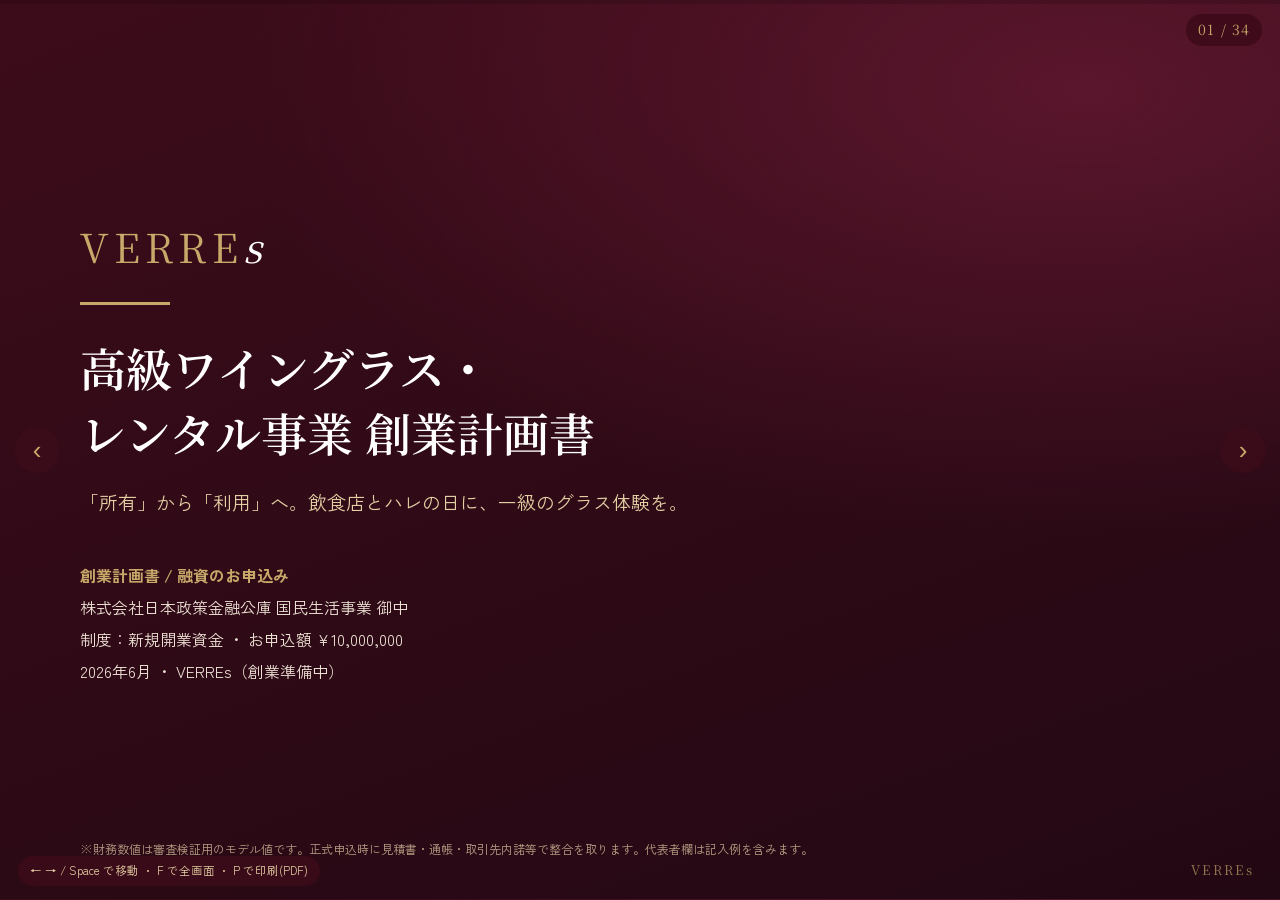
==== commit f1d61a21: "グラスの破損保険スキーム（概要・コスト）を追加 - OPERATIONS_MANUAL.md §5.4: リスク保有(引当)×リスク移転(商業保険)の   2層設計。動産総合保険/施設賠償+PL/運送" ====
--- a/wine_glass_rental/deck/index.html
+++ b/wine_glass_rental/deck/index.html
@@ -11,7 +11,7 @@
 </head>
 <body>
 <div class="progress"><div class="progress-bar" id="bar"></div></div>
-<div class="counter" id="counter">01 / 33</div>
+<div class="counter" id="counter">01 / 34</div>
 <div class="hint" id="hint">← → / Space で移動 ・ F で全画面 ・ P で印刷(PDF)</div>
 
 <main id="deck">
@@ -603,9 +603,36 @@
   <p class="note">仕入は複数社に分散し、価格交渉力と供給安定を確保。販売は前受のため、売掛の滞留リスクが小さい。</p>
 </section>
 
-<!-- 27 RISK -->
+<!-- 27 INSURANCE -->
+<section class="slide" data-title="保険スキーム">
+  <h2><span class="kicker">26</span>仕組み⑤ グラスの保険（破損リスクの<u>裏側</u>）</h2>
+  <div class="two-col">
+    <div>
+      <h4>2層で守る（保有 × 移転）</h4>
+      <ul class="bullets sm">
+        <li><b>自家保険（引当）</b>：高頻度・少額の<b>利用中破損</b> → 料金内包の破損引当（¥192〜704/回）。</li>
+        <li><b>商業保険（移転）</b>：低頻度・高額の<b>事故</b>（火災・盗難・水濡れ・輸送・第三者賠償）→ 保険。</li>
+      </ul>
+      <div class="callout"><p class="sm0"><b>重要：</b>一般の動産保険は「<b>貸出中（顧客の管理下）の自社物の破損</b>」を免責/限定するのが通例。
+      よって利用中破損は<b>引当が主</b>、保険は<b>テールリスク（大事故）</b>に効かせるのが現実解。レンタル業向け補償の有無は損保に要確認。</p></div>
+    </div>
+    <div>
+      <h4>保険の3階建てと年間コスト目安</h4>
+      <table class="tbl sm">
+        <tr><th>保険</th><th>守る対象</th><th>年間保険料</th></tr>
+        <tr><td>動産総合保険</td><td>保管/輸送中の破損・火災・水濡れ・盗難</td><td class="num">¥20,000〜60,000</td></tr>
+        <tr><td>施設賠償＋PL</td><td>破損片で顧客が負傷 等 第三者賠償</td><td class="num">¥15,000〜50,000</td></tr>
+        <tr><td>運送(標準＋上乗せ)</td><td>配送事故（宅配標準補償¥30万/個）</td><td class="num">¥0〜30,000</td></tr>
+        <tr class="total"><td colspan="2"><b>合計</b></td><td class="num"><b>年¥40,000〜140,000</b></td></tr>
+      </table>
+      <p class="note">＝月¥3,500〜12,000。計画の固定費「保険¥12,000/月」に内包済み（整合）。二層合計でも<b>売上の1〜2%</b>に収まり貢献率を毀損しない。オプションで「安心サポート料¥300/回」を別建て徴収する設計も可。</p>
+    </div>
+  </div>
+</section>
+
+<!-- 28 RISK -->
 <section class="slide" data-title="リスク">
-  <h2><span class="kicker">26</span>リスクと対策（落ちのない運用）</h2>
+  <h2><span class="kicker">27</span>リスクと対策（落ちのない運用）</h2>
   <table class="tbl full sm">
     <tr><th>リスク</th><th>影響</th><th>対策（数字/仕組み）</th></tr>
     <tr><td>破損率上振れ</td><td>利益直撃</td><td>専用ケースで1.2%→0.8%、取扱明示、補償の価格内包、配送保険</td></tr>
@@ -620,7 +647,7 @@
 
 <!-- 28 POLICY -->
 <section class="slide" data-title="政策的意義">
-  <h2><span class="kicker">27</span>政策的意義・社会的意義</h2>
+  <h2><span class="kicker">28</span>政策的意義・社会的意義</h2>
   <div class="esg-grid">
     <div class="esg soc"><h3>小規模事業・地域飲食の支援</h3><p>BYO店・個人店が<b>在庫リスクなく高付加価値サービス</b>を提供可能に。開業初期投資を圧縮し、新規開業と地域の食文化を後押し。</p></div>
     <div class="esg env"><h3>循環型経済</h3><p>使い捨て食器・梱包からの転換。<b>長寿命資産の共同利用</b>とリユース容器で廃棄を抑制。</p></div>
@@ -632,7 +659,7 @@
 
 <!-- 29 90DAY PLAN -->
 <section class="slide" data-title="立上げ計画">
-  <h2><span class="kicker">28</span>立上げ90日アクションプラン</h2>
+  <h2><span class="kicker">29</span>立上げ90日アクションプラン</h2>
   <div class="timeline">
     <div class="tl"><span class="tlph">1–4週</span><div class="tlbody"><h4>基盤づくり</h4><p>事業/資金計画確定、公庫面談準備、屋号・口座・会計開設、インポーター仕入交渉、初期在庫発注、作業場契約。</p></div></div>
     <div class="tl"><span class="tlph">5–8週</span><div class="tlbody"><h4>検証・構築</h4><p>専用ケース試作と<b>破損率テスト発送</b>、洗浄設備搬入、SOP整備、予約システム構築、商品撮影、LP公開、運賃テーブル確定。</p></div></div>
@@ -642,7 +669,7 @@
 
 <!-- 30 KPI -->
 <section class="slide" data-title="KPI">
-  <h2><span class="kicker">29</span>KPI・モニタリング</h2>
+  <h2><span class="kicker">30</span>KPI・モニタリング</h2>
   <div class="kpi-grid">
     <div class="kpi"><span class="kn">稼働率</span><span class="kd">在庫回転/月。利益の最重要ドライバ。</span></div>
     <div class="kpi"><span class="kn">破損率</span><span class="kd">脚・回。目標1.2%→0.8%。</span></div>
@@ -658,7 +685,7 @@
 
 <!-- 31 CLOSING -->
 <section class="slide closing" data-title="お願い">
-  <h2><span class="kicker">30</span>お願い（まとめ）</h2>
+  <h2><span class="kicker">31</span>お願い（まとめ）</h2>
   <div class="closing-grid">
     <div class="cl"><span class="cln">¥10M</span><p>新規開業資金をお願いします（7年・据置相談）。</p></div>
     <div class="cl"><span class="cln">資産型</span><p>在庫が資産として残り、担保性・回収可能性が高い。</p></div>
@@ -670,7 +697,7 @@
 
 <!-- 32 APPENDIX: 創業計画書対応表 -->
 <section class="slide" data-title="様式対応表">
-  <h2><span class="kicker">31</span>付録：公庫「創業計画書」対応表</h2>
+  <h2><span class="kicker">32</span>付録：公庫「創業計画書」対応表</h2>
   <table class="tbl full sm">
     <tr><th>創業計画書の欄</th><th>本資料の該当</th></tr>
     <tr><td>1. 創業の動機</td><td>P02 創業の動機・目的</td></tr>
@@ -688,7 +715,7 @@
 
 <!-- 33 APPENDIX: assumptions -->
 <section class="slide" data-title="前提・用語">
-  <h2><span class="kicker">32</span>付録：主要前提と用語</h2>
+  <h2><span class="kicker">33</span>付録：主要前提と用語</h2>
   <div class="two-col">
     <div>
       <h4>主要前提</h4>
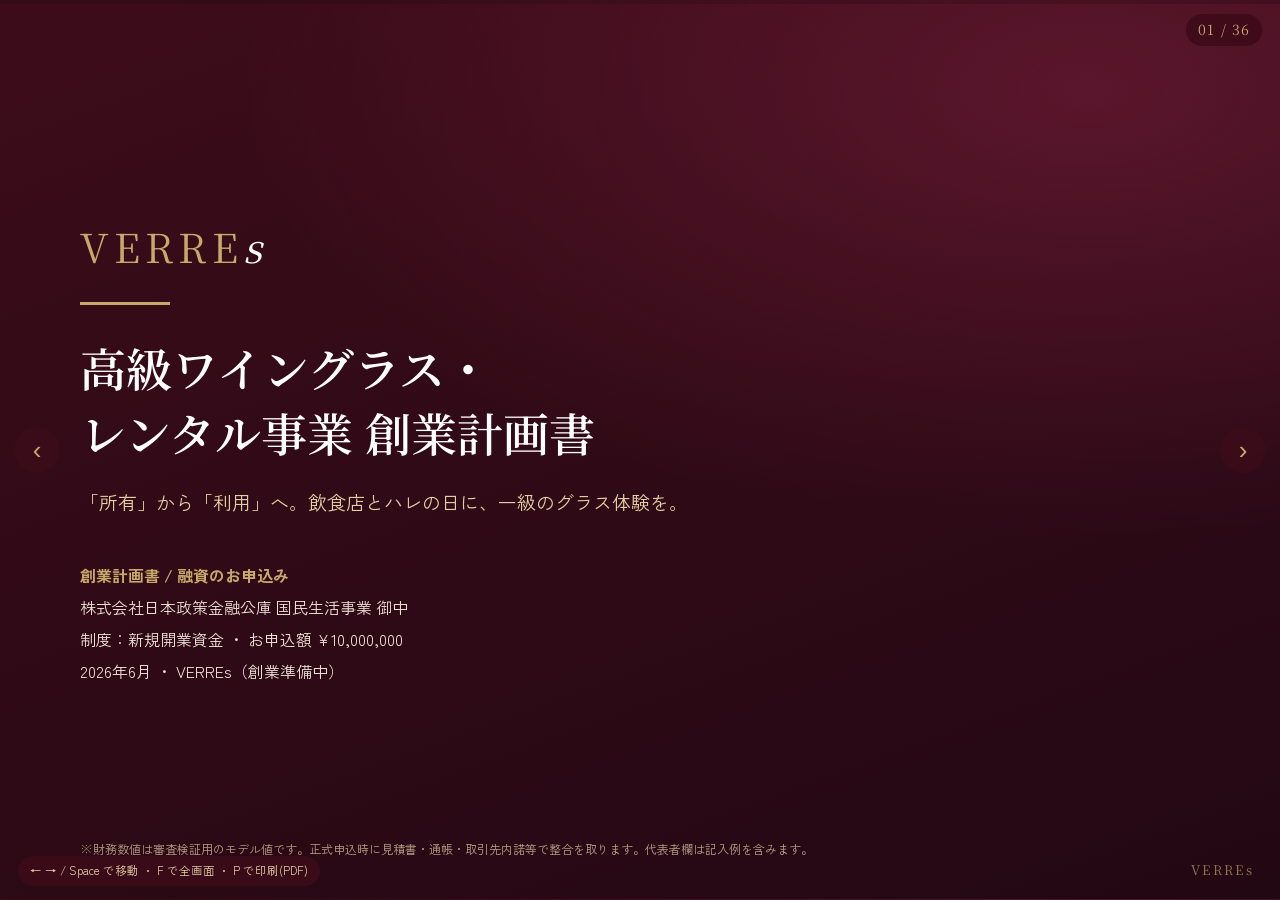
==== commit 3b91b488: "新サービス視点（フライホイール／サブスク／Try&Buy）を追加 - SERVICE_INNOVATION.md: 「在庫が貸す・売る・学ぶの3役を持つ」フライホイール   を中核に、サブスク(Mon" ====
--- a/wine_glass_rental/deck/index.html
+++ b/wine_glass_rental/deck/index.html
@@ -11,7 +11,7 @@
 </head>
 <body>
 <div class="progress"><div class="progress-bar" id="bar"></div></div>
-<div class="counter" id="counter">01 / 34</div>
+<div class="counter" id="counter">01 / 36</div>
 <div class="hint" id="hint">← → / Space で移動 ・ F で全画面 ・ P で印刷(PDF)</div>
 
 <main id="deck">
@@ -683,9 +683,61 @@
   <p class="takeaway">融資後は<b>四半期ごとにKPIと資金繰り実績</b>を公庫へ報告し、計画差異と対応を説明します。</p>
 </section>
 
-<!-- 31 CLOSING -->
+<!-- 31 FLYWHEEL -->
+<section class="slide" data-title="事業の工夫">
+  <h2><span class="kicker">31</span>事業の工夫 ― 在庫が「3つの顔」を持つ</h2>
+  <div class="two-col">
+    <div>
+      <svg viewBox="0 0 360 300" class="flywheel">
+        <defs>
+          <marker id="ah" markerWidth="9" markerHeight="9" refX="6" refY="3" orient="auto">
+            <path d="M0,0 L7,3 L0,6 Z" fill="#7a1f3d"/>
+          </marker>
+        </defs>
+        <path d="M210,70 A120 120 0 0 1 250,210" class="fwarc" marker-end="url(#ah)"/>
+        <path d="M235,235 A120 120 0 0 1 110,235" class="fwarc" marker-end="url(#ah)"/>
+        <path d="M95,210 A120 120 0 0 1 150,70" class="fwarc" marker-end="url(#ah)"/>
+        <circle cx="180" cy="58" r="46" class="fwnode n1"/>
+        <text x="180" y="52" class="fwt">① 貸す</text><text x="180" y="70" class="fwt s">Rent</text>
+        <circle cx="280" cy="232" r="46" class="fwnode n2"/>
+        <text x="280" y="226" class="fwt">② 売る</text><text x="280" y="244" class="fwt s">Sell</text>
+        <circle cx="80" cy="232" r="46" class="fwnode n3"/>
+        <text x="80" y="226" class="fwt">③ 学ぶ</text><text x="80" y="244" class="fwt s">Data</text>
+        <text x="180" y="170" class="fwc">回すほど</text><text x="180" y="188" class="fwc">在庫リスク↓</text><text x="180" y="206" class="fwc">収益性↑</text>
+      </svg>
+    </div>
+    <div>
+      <ul class="bullets">
+        <li><b>貸す</b>：本業のレンタル収益。</li>
+        <li><b>売る</b>：気に入った顧客へ販売（新品はメーカー送客／使用個体は中古販売）＝<b>在庫の出口</b>。</li>
+        <li><b>学ぶ</b>：品種×グラス×シーンの<b>嗜好データ</b>でレコメンド・仕入を最適化。</li>
+      </ul>
+      <div class="callout"><p class="sm0">レンタルが<b>試飲チャネル・販売チャネル・データ装置</b>を兼ねる。メーカーから見れば「<b>試して買わせる新チャネル</b>」＝委託在庫でCAPEX圧縮の芽。<b>在庫リスクという資産型最大の弱点を構造的に解消</b>。</p></div>
+    </div>
+  </div>
+</section>
+
+<!-- 32 NEW SERVICES -->
+<section class="slide" data-title="新サービス">
+  <h2><span class="kicker">32</span>新サービス・ラインナップ</h2>
+  <div class="card-row">
+    <div class="pcard"><span class="pno">★</span><h3>サブスク<br>Monthly Cru</h3><p>毎月ソムリエ監修の名品が届く。所有では出会えない名品を乗り換え。<b>前受でCF改善・LTV向上</b>。¥4,980〜/月。</p></div>
+    <div class="pcard"><span class="pno">★</span><h3>Try &amp; Buy</h3><p>気に入ったら購入可。新品は<b>メーカー送客(手数料10〜20%)</b>、使用個体は<b>中古販売</b>＝在庫の出口。</p></div>
+    <div class="pcard"><span class="pno">+</span><h3>ペアリング/<br>ギフト/体験</h3><p>ワイン連携レコメンド、比較テイスティング、eギフト、出張ソムリエのワイン会。</p></div>
+    <div class="pcard"><span class="pno">+</span><h3>B2B2C・<br>サステナ可視化</h3><p>高級民泊/別荘/ホテル常備。「使い捨て○個削減」表示でESG訴求。</p></div>
+  </div>
+  <table class="tbl full sm mt">
+    <tr><th>サブスク</th><th>月額</th><th>内容</th><th>主原価/月</th><th>貢献/月</th></tr>
+    <tr><td>Casual(隔月)</td><td class="num">¥4,980</td><td>ペア2脚・隔月</td><td class="num">¥2,200</td><td class="num pos">¥2,780</td></tr>
+    <tr><td>Standard</td><td class="num">¥6,980</td><td>ペア2脚・毎月＋ペアリング</td><td class="num">¥2,900</td><td class="num pos">¥4,080</td></tr>
+    <tr><td>Premium</td><td class="num">¥9,980</td><td>ザルト等4脚・毎月</td><td class="num">¥3,400</td><td class="num pos">¥6,580</td></tr>
+  </table>
+  <p class="note">送料が主原価のため<b>隔月配送・地域別・近郊集荷</b>で平準化。ストック収益（定額系）を<b>3年で売上の3割超</b>に育て予測可能性を高める。段階導入：①B2B定額→②Try&Buy→③サブスク→④メーカー連携。</p>
+</section>
+
+<!-- 33 CLOSING -->
 <section class="slide closing" data-title="お願い">
-  <h2><span class="kicker">31</span>お願い（まとめ）</h2>
+  <h2><span class="kicker">33</span>お願い（まとめ）</h2>
   <div class="closing-grid">
     <div class="cl"><span class="cln">¥10M</span><p>新規開業資金をお願いします（7年・据置相談）。</p></div>
     <div class="cl"><span class="cln">資産型</span><p>在庫が資産として残り、担保性・回収可能性が高い。</p></div>
@@ -697,7 +749,7 @@
 
 <!-- 32 APPENDIX: 創業計画書対応表 -->
 <section class="slide" data-title="様式対応表">
-  <h2><span class="kicker">32</span>付録：公庫「創業計画書」対応表</h2>
+  <h2><span class="kicker">34</span>付録：公庫「創業計画書」対応表</h2>
   <table class="tbl full sm">
     <tr><th>創業計画書の欄</th><th>本資料の該当</th></tr>
     <tr><td>1. 創業の動機</td><td>P02 創業の動機・目的</td></tr>
@@ -715,7 +767,7 @@
 
 <!-- 33 APPENDIX: assumptions -->
 <section class="slide" data-title="前提・用語">
-  <h2><span class="kicker">33</span>付録：主要前提と用語</h2>
+  <h2><span class="kicker">35</span>付録：主要前提と用語</h2>
   <div class="two-col">
     <div>
       <h4>主要前提</h4>
--- a/wine_glass_rental/deck/deck.css
+++ b/wine_glass_rental/deck/deck.css
@@ -194,6 +194,17 @@
   padding:16px 20px;display:flex;align-items:center;text-align:center;min-width:140px;justify-content:center;line-height:1.4}
 .tlbody{padding:14px 20px}.tlbody h4{font-size:15.5px}.tlbody p{font-size:13.5px;color:var(--ink-soft)}
 
+/* flywheel */
+.flywheel{width:100%;max-width:360px;display:block;margin:0 auto}
+.flywheel .fwarc{fill:none;stroke:var(--wine);stroke-width:2.5}
+.flywheel .fwnode{stroke:#fff;stroke-width:3}
+.flywheel .fwnode.n1{fill:var(--bordeaux)}
+.flywheel .fwnode.n2{fill:var(--wine)}
+.flywheel .fwnode.n3{fill:#a98c63}
+.flywheel .fwt{fill:#fff;font-size:15px;font-weight:700;text-anchor:middle;font-family:var(--serif)}
+.flywheel .fwt.s{fill:var(--gold-soft);font-size:11px;font-family:var(--sans)}
+.flywheel .fwc{fill:var(--bordeaux);font-size:12.5px;font-weight:700;text-anchor:middle}
+
 /* ordered list */
 .numlist{counter-reset:nl;list-style:none;display:flex;flex-direction:column;gap:9px}
 .numlist li{position:relative;padding-left:34px;font-size:14px;color:var(--ink)}
